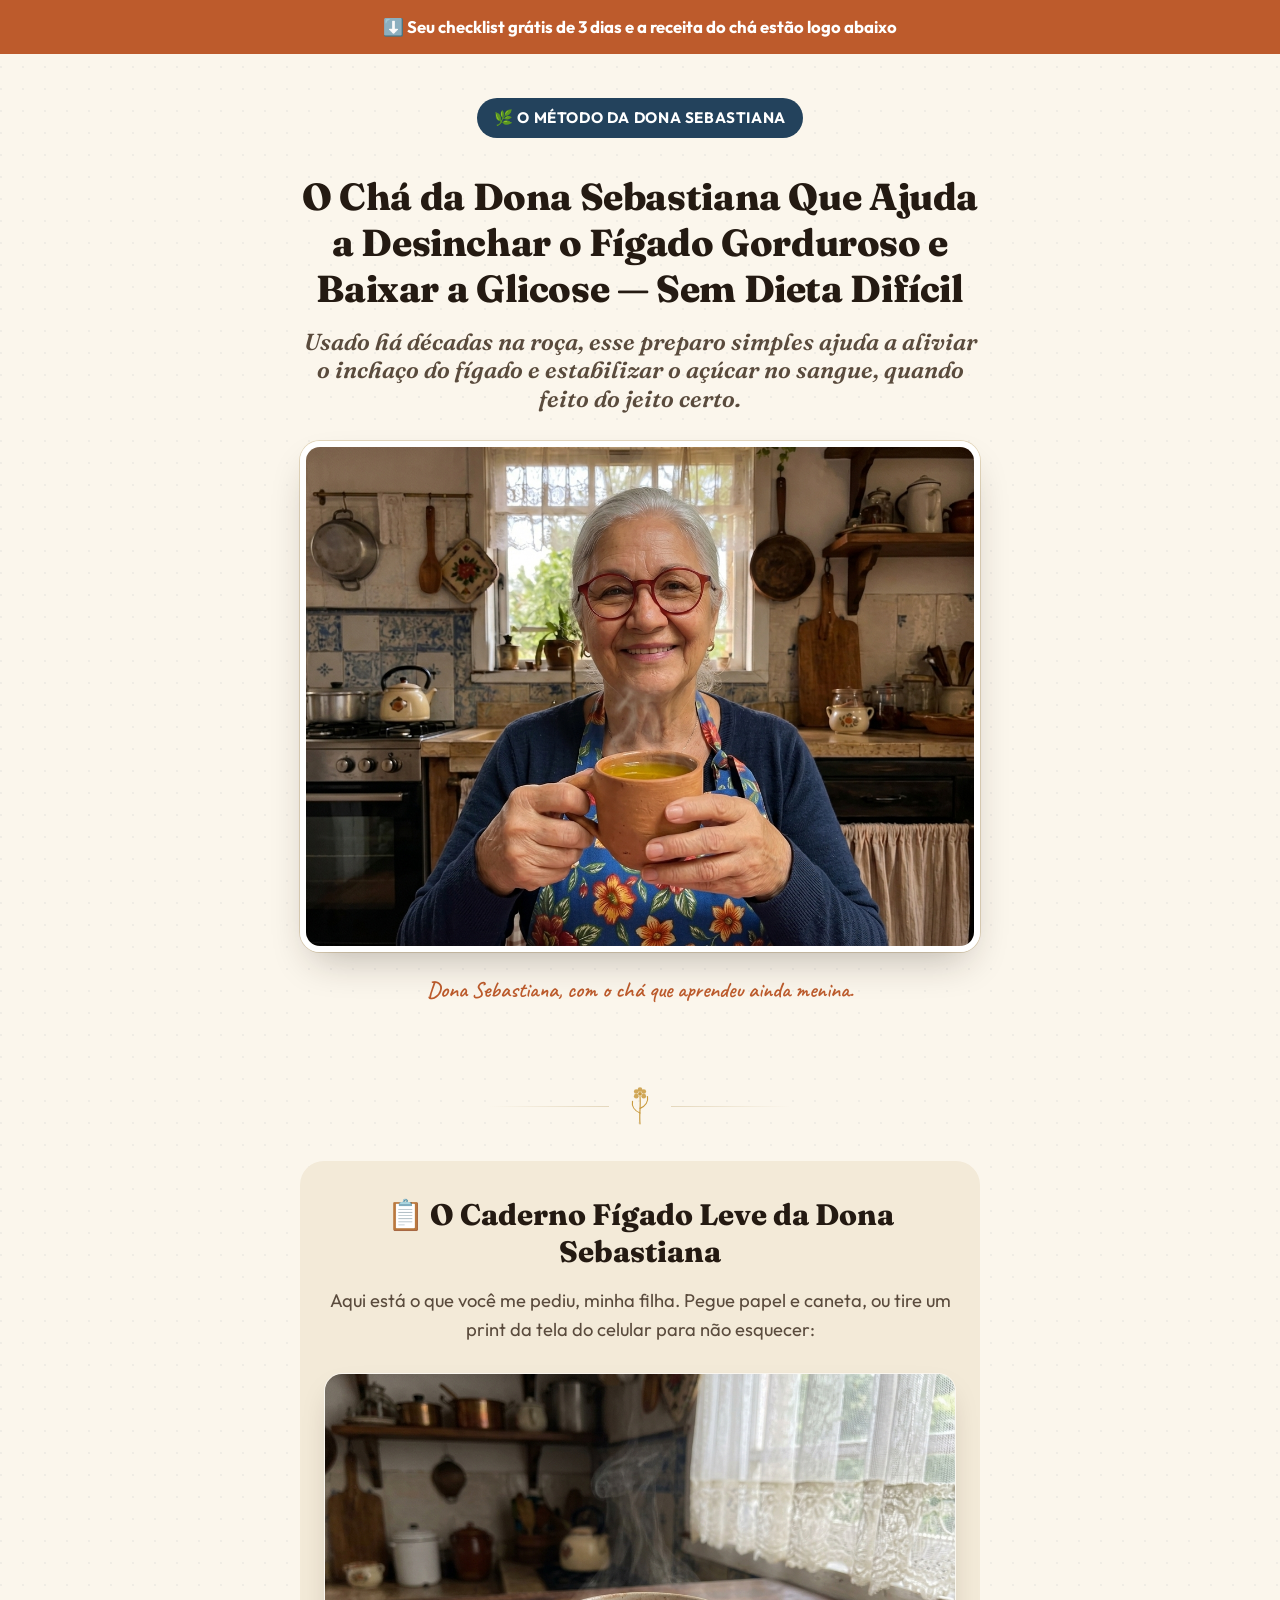
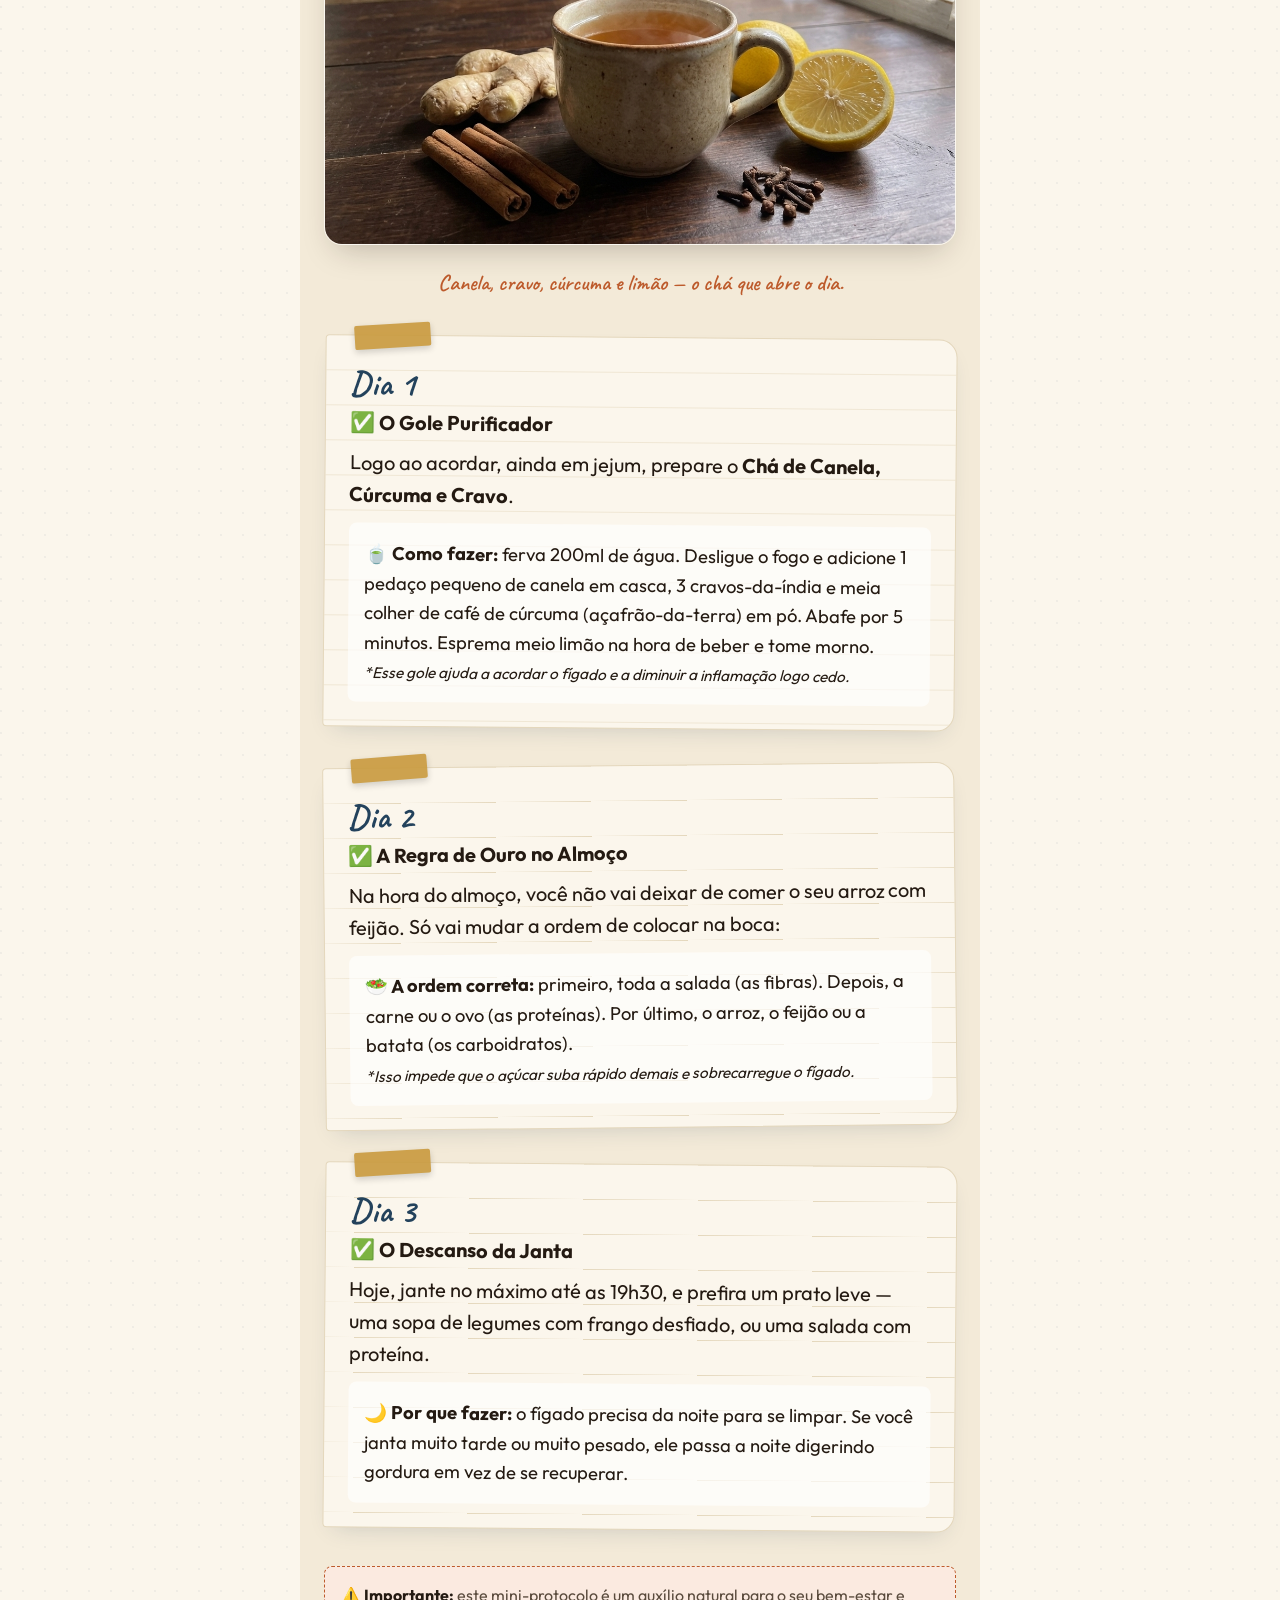
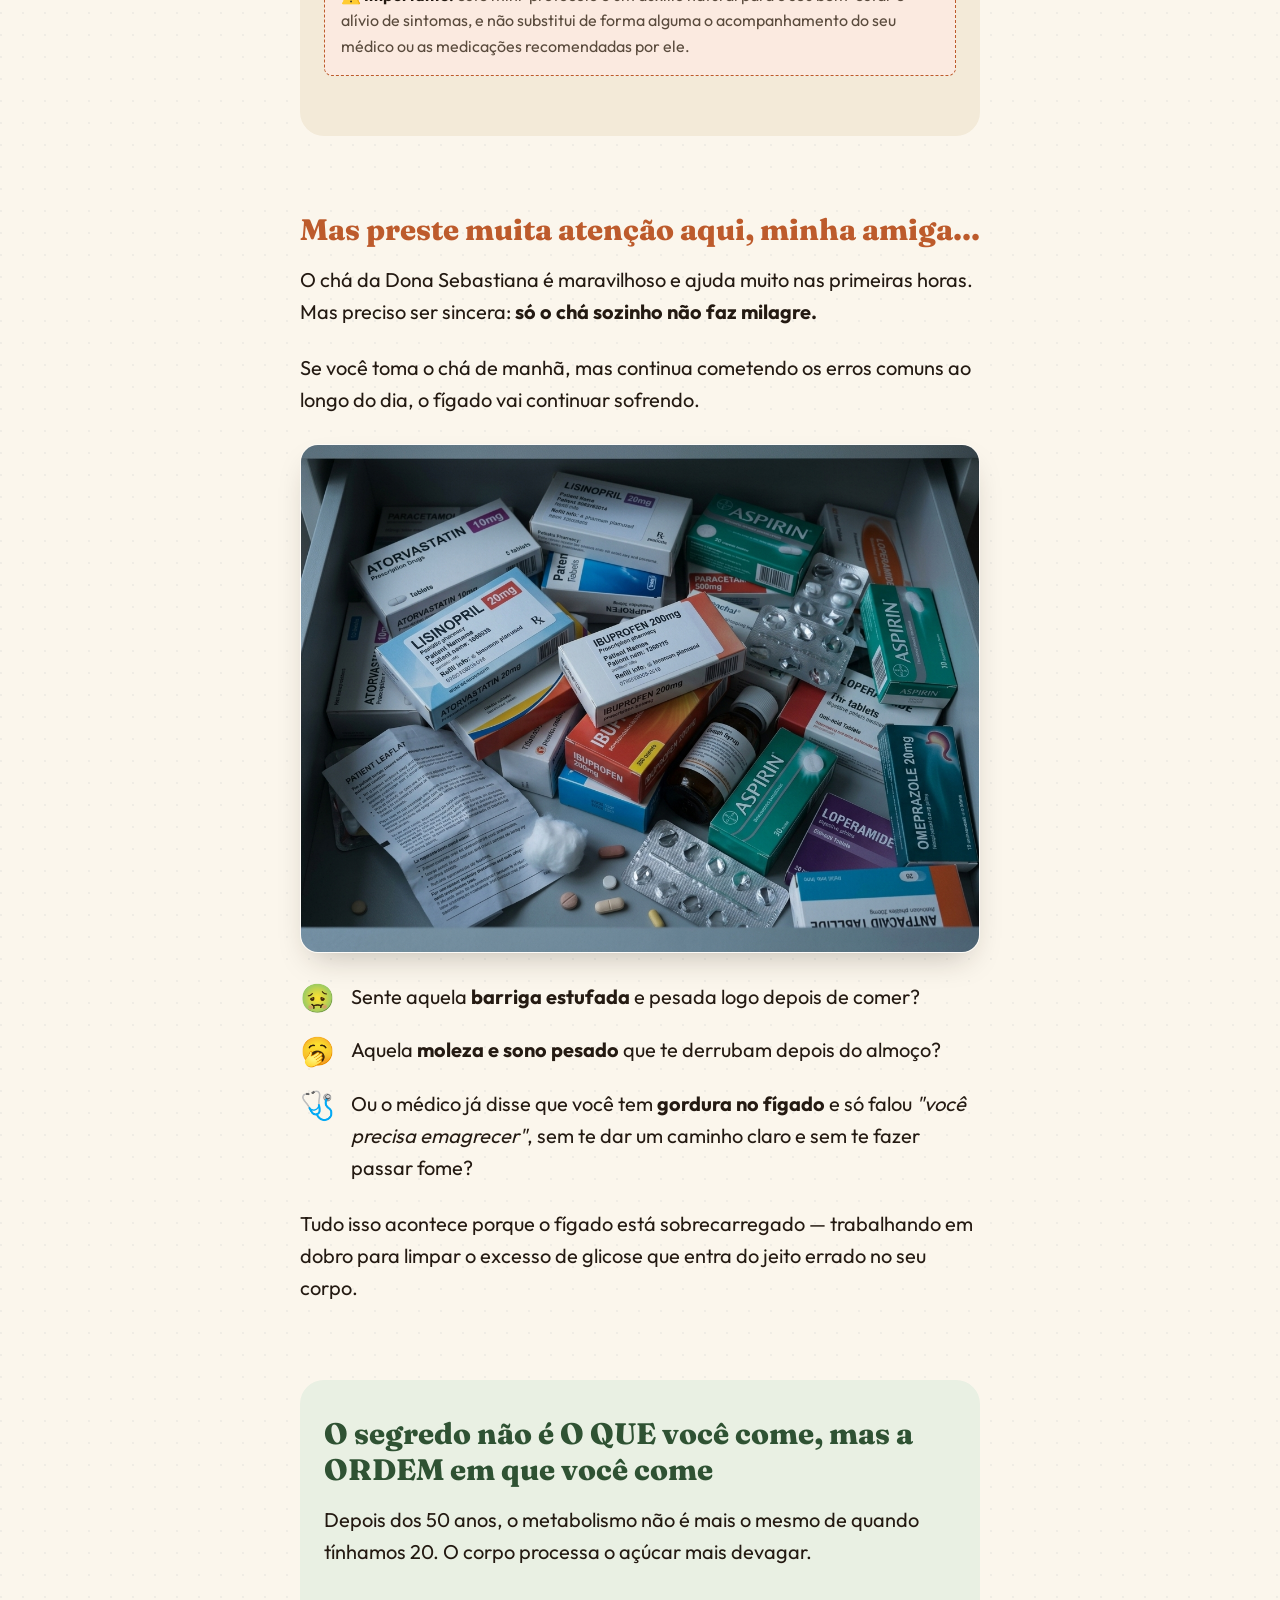
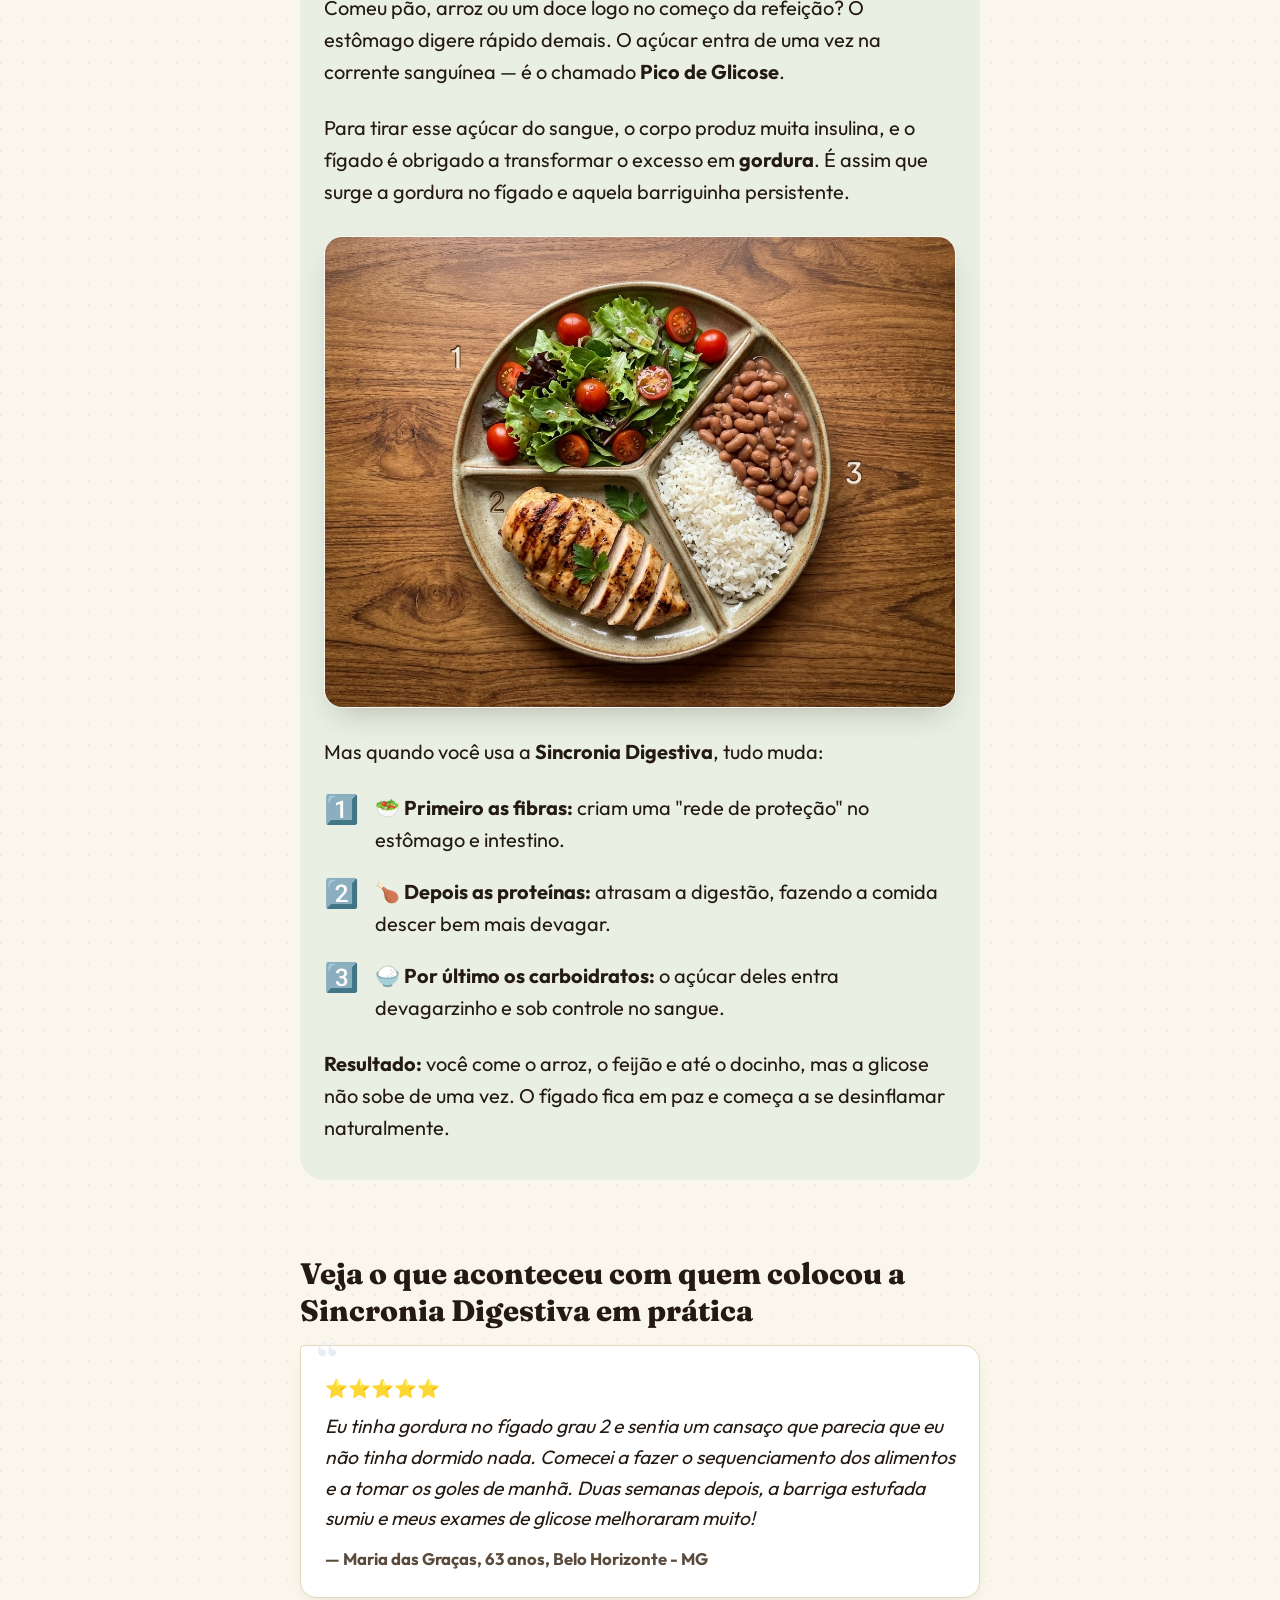
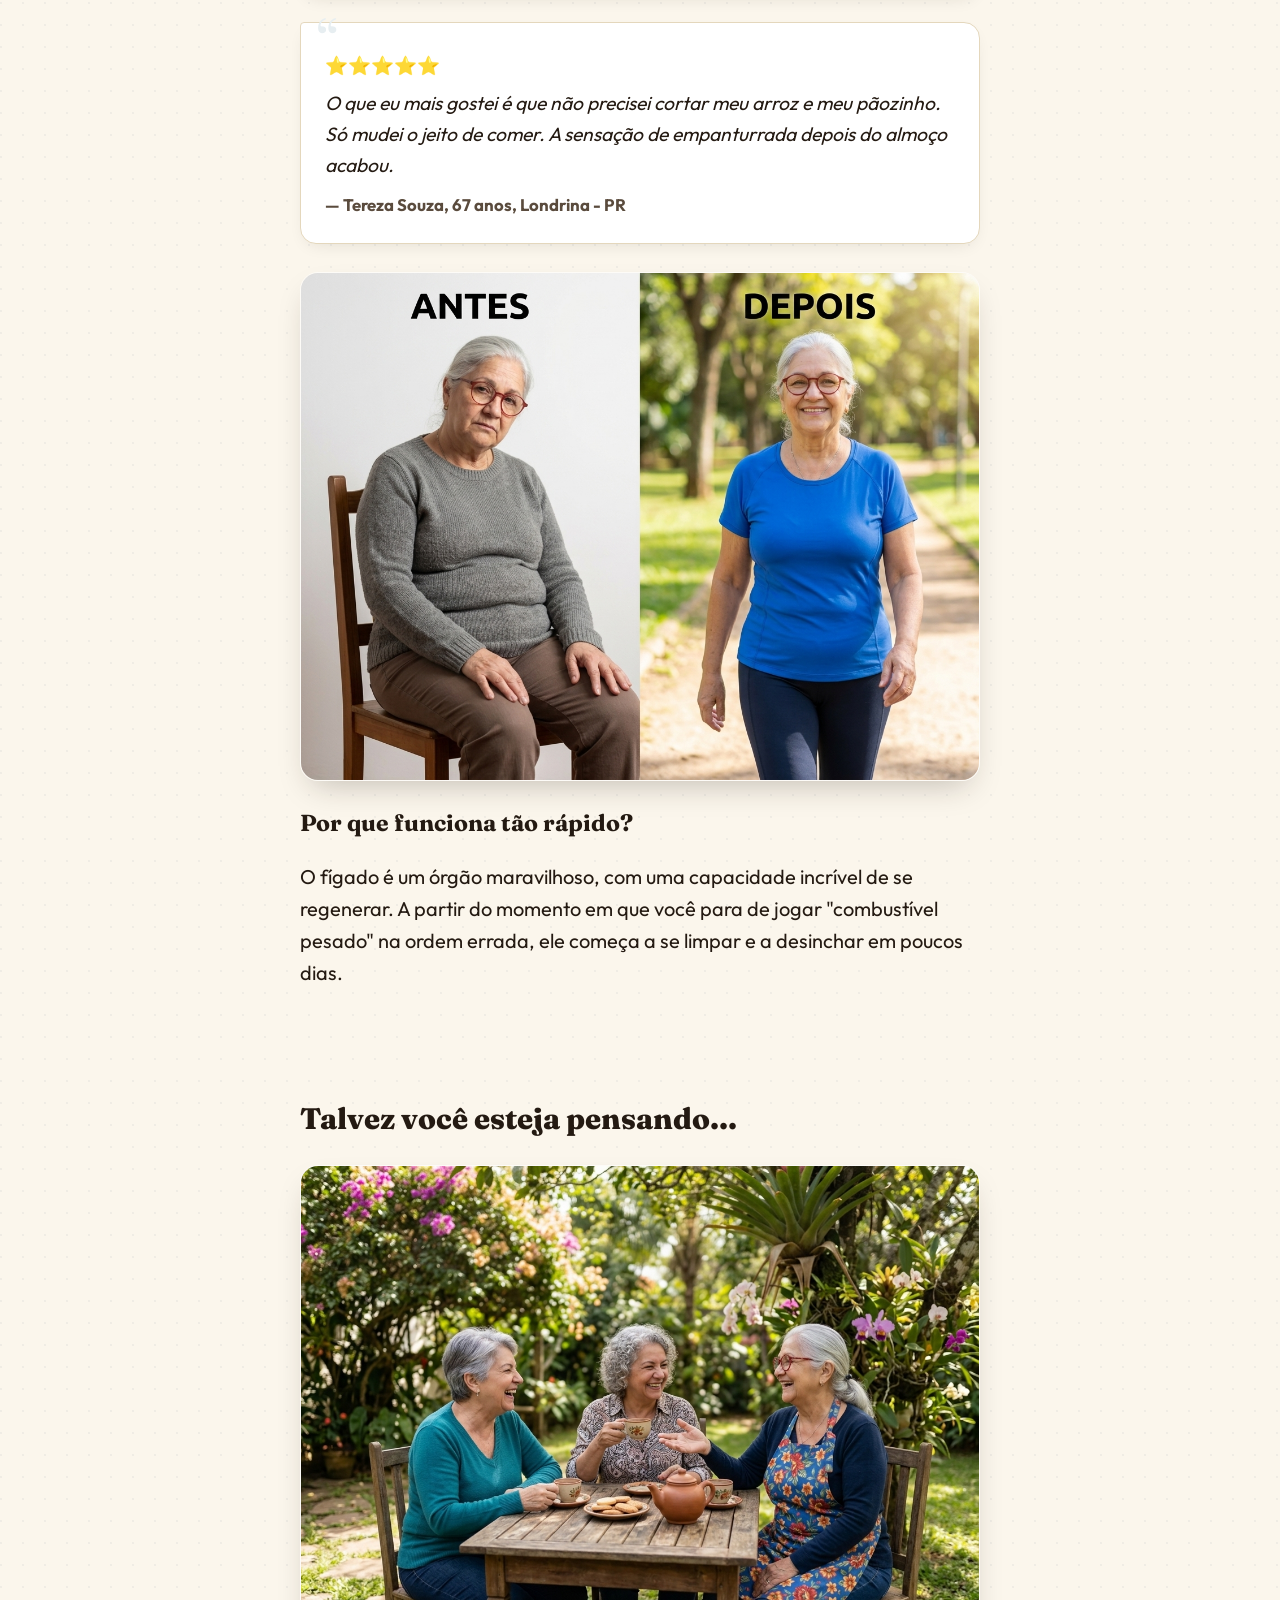
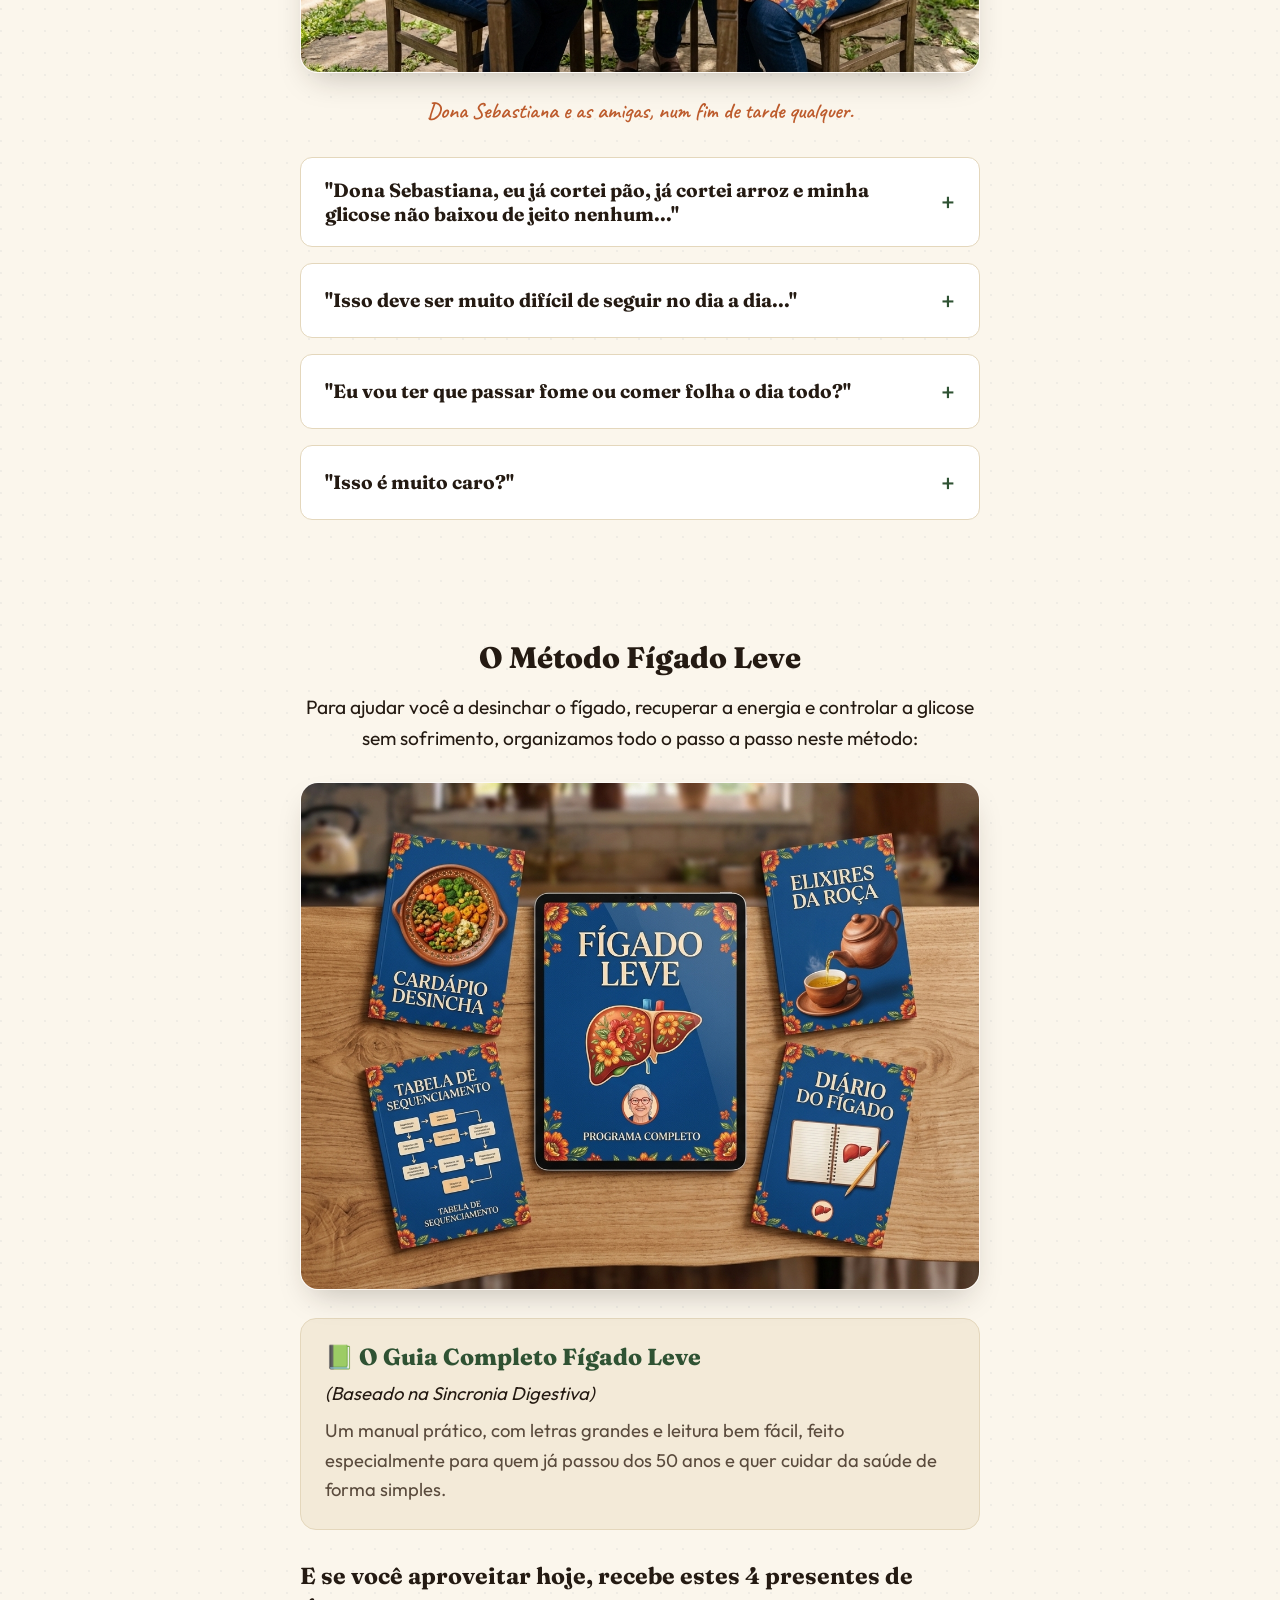
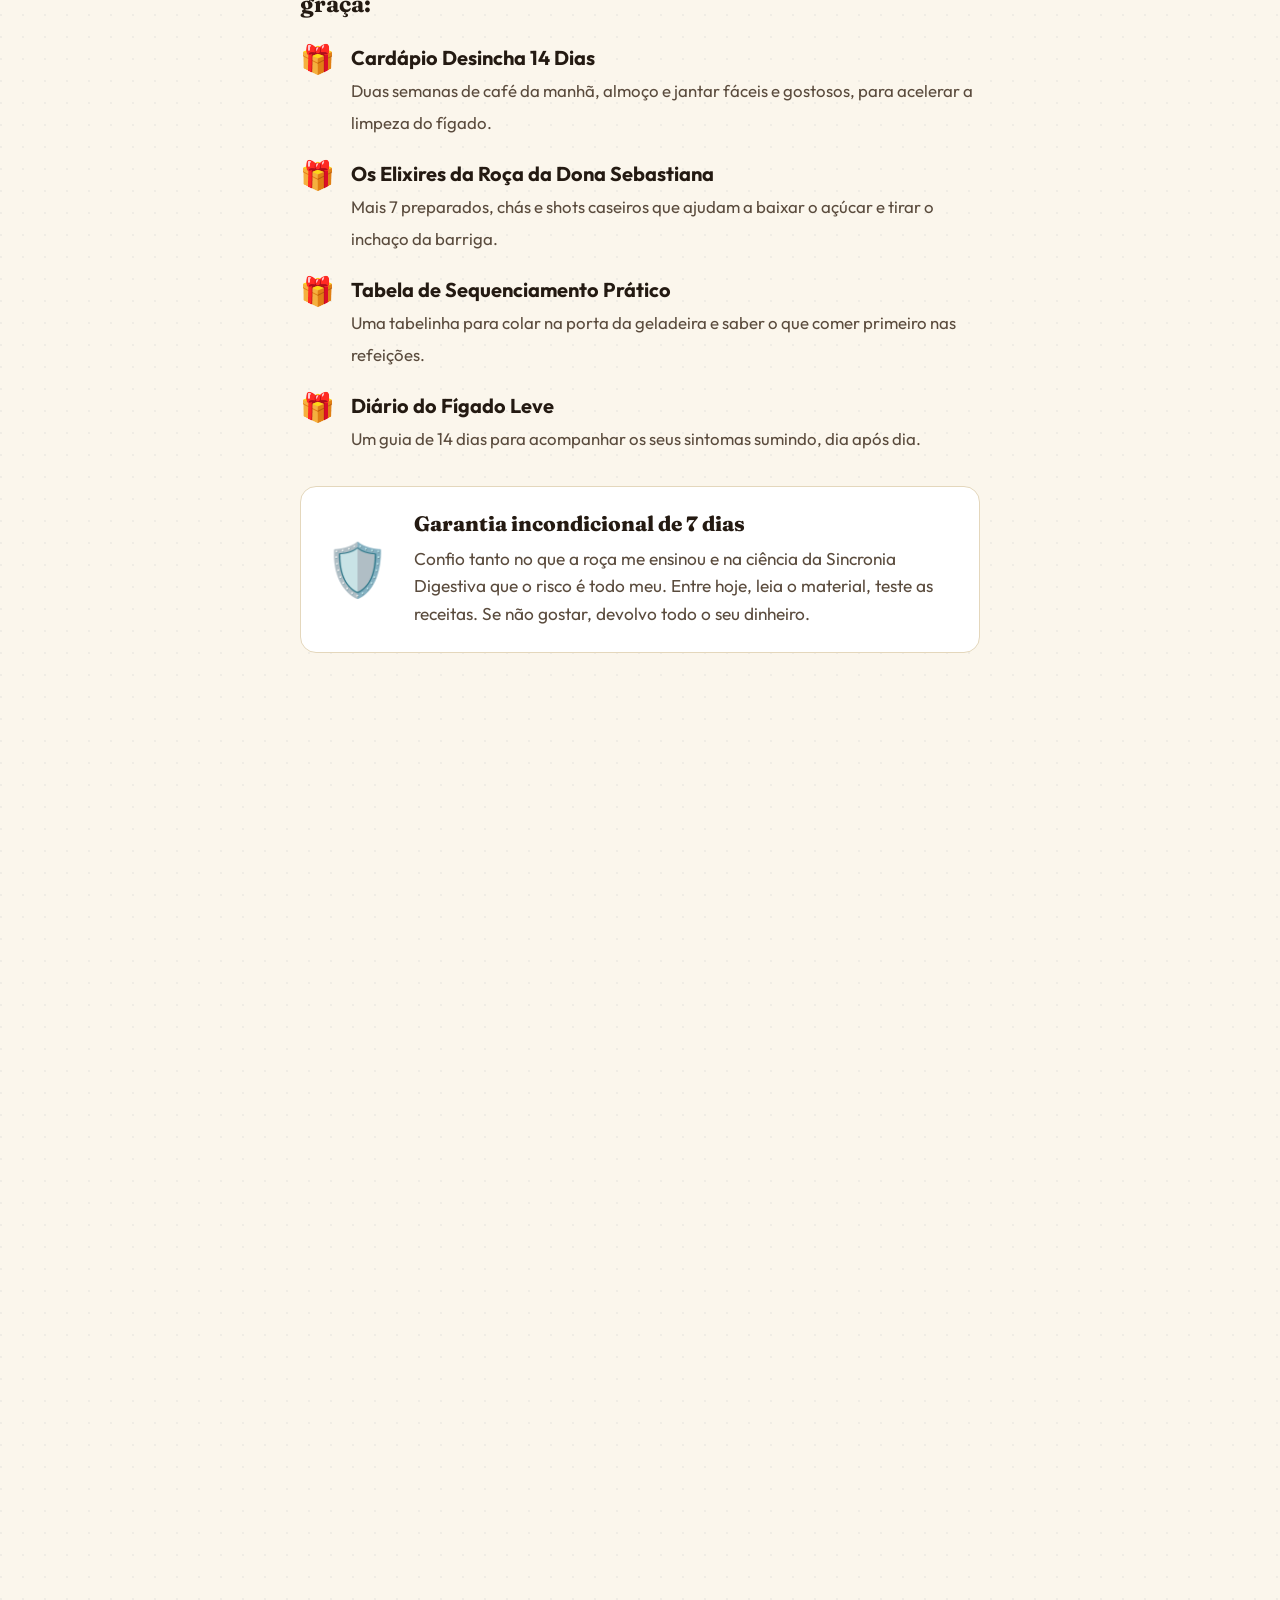
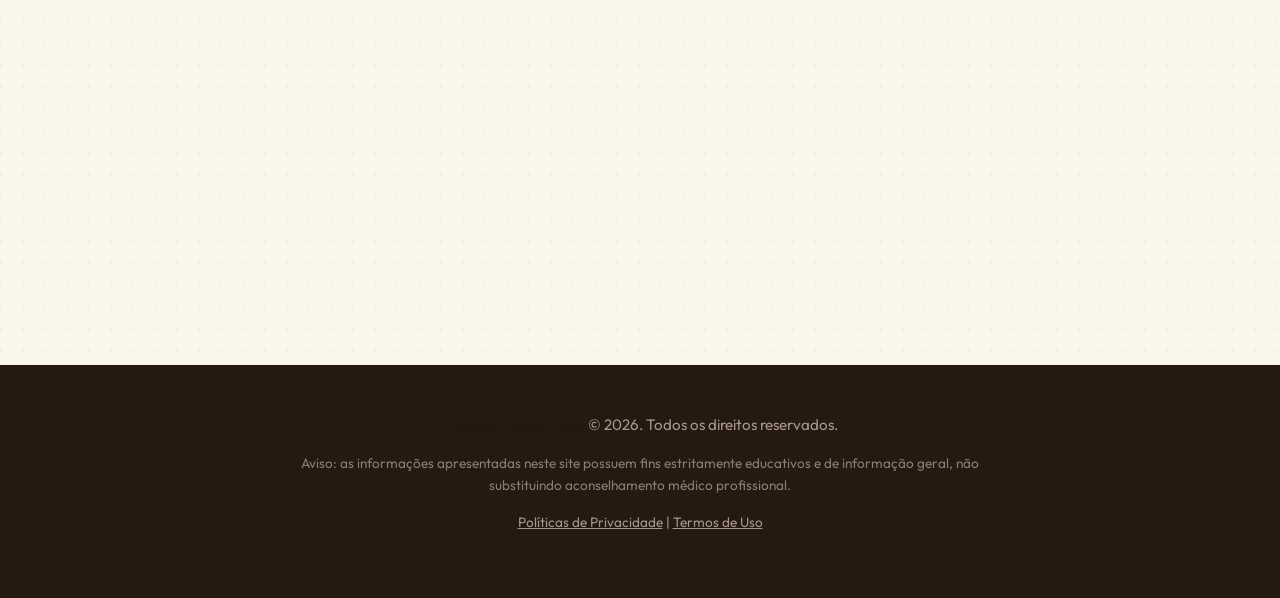
==== figado.html @ d6a04670 "site da Dona Sebastiana para a Vercel" ====
<!DOCTYPE html>
<html lang="pt-BR">
<head>
  <meta charset="UTF-8">
  <meta name="viewport" content="width=device-width, initial-scale=1.0">
  <title>Método Fígado Leve - Como Desinchar o Fígado e Baixar a Glicose de Forma Natural</title>
  <meta name="description" content="Descubra o segredo simples da Sincronia Digestiva para desinchar o fígado gorduroso e controlar o açúcar no sangue sem dietas restritivas.">
  <link rel="stylesheet" href="styles.css">
</head>
<body>

  <!-- TOPO / AVISO -->
  <div class="top-bar" id="topo-aviso">
    ⬇️ Seu checklist grátis de 3 dias e a receita do chá estão logo abaixo
  </div>

  <div class="container">

    <!-- BLOCO 1: HERO -->
    <section id="bloco-hero">
      <div class="kicker-row">
        <span class="kicker">🌿 O Método da Dona Sebastiana</span>
      </div>
      <h1>O Chá da Dona Sebastiana Que Ajuda a Desinchar o Fígado Gorduroso e Baixar a Glicose — Sem Dieta Difícil</h1>
      <h3>Usado há décadas na roça, esse preparo simples ajuda a aliviar o inchaço do fígado e estabilizar o açúcar no sangue, quando feito do jeito certo.</h3>

      <div class="photo-frame photo-hero reveal">
        <img src="images/_figado_hero_sebastiana_.jpg" alt="Dona Sebastiana, 65 anos, sorrindo em sua cozinha rústica, segurando uma caneca de barro com chá fumegante." loading="eager">
      </div>
      <p class="photo-caption">Dona Sebastiana, com o chá que aprendeu ainda menina.</p>
    </section>

    <div class="floral-divider">
      <svg viewBox="0 0 64 80" fill="none" xmlns="http://www.w3.org/2000/svg" aria-hidden="true">
        <path d="M32 78C30 55 34 40 32 20" stroke="currentColor" stroke-width="2.5" stroke-linecap="round"/>
        <path d="M32 55C20 50 14 40 16 30" stroke="currentColor" stroke-width="2.5" stroke-linecap="round"/>
        <path d="M32 45C44 40 50 30 48 20" stroke="currentColor" stroke-width="2.5" stroke-linecap="round"/>
        <g transform="translate(32 14)">
          <circle r="4" fill="currentColor"/>
          <circle cx="0" cy="-9" r="5" fill="currentColor" opacity="0.85"/>
          <circle cx="8" cy="-5" r="5" fill="currentColor" opacity="0.85"/>
          <circle cx="8" cy="5" r="5" fill="currentColor" opacity="0.85"/>
          <circle cx="-8" cy="5" r="5" fill="currentColor" opacity="0.85"/>
          <circle cx="-8" cy="-5" r="5" fill="currentColor" opacity="0.85"/>
        </g>
      </svg>
    </div>

    <!-- BLOCO 2: ENTREGA IMEDIATA (O Caderno de 3 Dias) -->
    <section id="bloco-checklist" class="bg-cream-dark reveal" style="border-radius: 24px; padding: 2.25rem 1.5rem; margin: 0 0 2rem;">
      <h2 class="text-center" style="margin-top: 0;">📋 O Caderno Fígado Leve da Dona Sebastiana</h2>
      <p class="text-center notebook-intro">
        Aqui está o que você me pediu, minha filha. Pegue papel e caneta, ou tire um print da tela do celular para não esquecer:
      </p>

      <div class="photo-frame">
        <img src="images/_figado_isca_cha_.jpg" alt="Xícara de chá de canela, cúrcuma e cravo, com uma rodela de limão, sobre mesa de madeira rústica, ao lado dos ingredientes naturais." loading="lazy">
      </div>
      <p class="photo-caption">Canela, cravo, cúrcuma e limão — o chá que abre o dia.</p>

      <div class="protocol-box">
        <span class="protocol-day">Dia 1</span>
        <strong>✅ O Gole Purificador</strong>
        <p style="margin: 0.5rem 0;">Logo ao acordar, ainda em jejum, prepare o <strong>Chá de Canela, Cúrcuma e Cravo</strong>.</p>
        <div class="recipe-subbox">
          <strong>🍵 Como fazer:</strong> ferva 200ml de água. Desligue o fogo e adicione 1 pedaço pequeno de canela em casca, 3 cravos-da-índia e meia colher de café de cúrcuma (açafrão-da-terra) em pó. Abafe por 5 minutos. Esprema meio limão na hora de beber e tome morno.
          <br><small><em>*Esse gole ajuda a acordar o fígado e a diminuir a inflamação logo cedo.</em></small>
        </div>
      </div>

      <div class="protocol-box">
        <span class="protocol-day">Dia 2</span>
        <strong>✅ A Regra de Ouro no Almoço</strong>
        <p style="margin: 0.5rem 0;">Na hora do almoço, você não vai deixar de comer o seu arroz com feijão. Só vai mudar a ordem de colocar na boca:</p>
        <div class="recipe-subbox">
          <strong>🥗 A ordem correta:</strong> primeiro, toda a salada (as fibras). Depois, a carne ou o ovo (as proteínas). Por último, o arroz, o feijão ou a batata (os carboidratos).
          <br><small><em>*Isso impede que o açúcar suba rápido demais e sobrecarregue o fígado.</em></small>
        </div>
      </div>

      <div class="protocol-box">
        <span class="protocol-day">Dia 3</span>
        <strong>✅ O Descanso da Janta</strong>
        <p style="margin: 0.5rem 0;">Hoje, jante no máximo até as 19h30, e prefira um prato leve — uma sopa de legumes com frango desfiado, ou uma salada com proteína.</p>
        <div class="recipe-subbox">
          <strong>🌙 Por que fazer:</strong> o fígado precisa da noite para se limpar. Se você janta muito tarde ou muito pesado, ele passa a noite digerindo gordura em vez de se recuperar.
        </div>
      </div>

      <div class="disclaimer-box">
        ⚠️ <strong>Importante:</strong> este mini-protocolo é um auxílio natural para o seu bem-estar e alívio de sintomas, e não substitui de forma alguma o acompanhamento do seu médico ou as medicações recomendadas por ele.
      </div>
    </section>

    <!-- BLOCO 3: TRANSIÇÃO -->
    <section id="bloco-transicao" class="reveal">
      <h2 class="text-terracota">Mas preste muita atenção aqui, minha amiga...</h2>
      <p>O chá da Dona Sebastiana é maravilhoso e ajuda muito nas primeiras horas. Mas preciso ser sincera: <strong>só o chá sozinho não faz milagre.</strong></p>

      <p>Se você toma o chá de manhã, mas continua cometendo os erros comuns ao longo do dia, o fígado vai continuar sofrendo.</p>

      <div class="photo-frame">
        <img src="images/_transicao_sintomas_remedios_.jpg" alt="Gaveta de remédios desorganizada, cheia de caixas de medicamentos para azia, fígado e diabetes, em tom cinzento e pesado." loading="lazy">
      </div>

      <div class="bullet-item">
        <div class="bullet-icon">🤢</div>
        <div class="bullet-content">Sente aquela <strong>barriga estufada</strong> e pesada logo depois de comer?</div>
      </div>
      <div class="bullet-item">
        <div class="bullet-icon">🥱</div>
        <div class="bullet-content">Aquela <strong>moleza e sono pesado</strong> que te derrubam depois do almoço?</div>
      </div>
      <div class="bullet-item">
        <div class="bullet-icon">🩺</div>
        <div class="bullet-content">Ou o médico já disse que você tem <strong>gordura no fígado</strong> e só falou <em>"você precisa emagrecer"</em>, sem te dar um caminho claro e sem te fazer passar fome?</div>
      </div>

      <p style="margin-top: 1.5rem;">Tudo isso acontece porque o fígado está sobrecarregado — trabalhando em dobro para limpar o excesso de glicose que entra do jeito errado no seu corpo.</p>
    </section>

    <!-- BLOCO 4: MECANISMO (A Sincronia Digestiva) -->
    <section id="bloco-mecanismo" class="bg-light-green reveal" style="border-radius: 24px; padding: 2.25rem 1.5rem; margin: 0.5rem 0 2rem;">
      <h2 class="text-green" style="margin-top: 0;">O segredo não é O QUE você come, mas a ORDEM em que você come</h2>

      <p>Depois dos 50 anos, o metabolismo não é mais o mesmo de quando tínhamos 20. O corpo processa o açúcar mais devagar.</p>

      <p>Comeu pão, arroz ou um doce logo no começo da refeição? O estômago digere rápido demais. O açúcar entra de uma vez na corrente sanguínea — é o chamado <strong>Pico de Glicose</strong>.</p>

      <p>Para tirar esse açúcar do sangue, o corpo produz muita insulina, e o fígado é obrigado a transformar o excesso em <strong>gordura</strong>. É assim que surge a gordura no fígado e aquela barriguinha persistente.</p>

      <div class="photo-frame">
        <img src="images/_mecanismo_sequenciamento_prato_.jpg" alt="Prato dividido em três partes numeradas: 1) salada com tomate-cereja, 2) frango grelhado, 3) arroz com feijão." loading="lazy">
      </div>

      <p>Mas quando você usa a <strong>Sincronia Digestiva</strong>, tudo muda:</p>

      <div class="bullet-item">
        <div class="bullet-icon">1️⃣</div>
        <div class="bullet-content"><strong>🥗 Primeiro as fibras:</strong> criam uma "rede de proteção" no estômago e intestino.</div>
      </div>
      <div class="bullet-item">
        <div class="bullet-icon">2️⃣</div>
        <div class="bullet-content"><strong>🍗 Depois as proteínas:</strong> atrasam a digestão, fazendo a comida descer bem mais devagar.</div>
      </div>
      <div class="bullet-item">
        <div class="bullet-icon">3️⃣</div>
        <div class="bullet-content"><strong>🍚 Por último os carboidratos:</strong> o açúcar deles entra devagarzinho e sob controle no sangue.</div>
      </div>

      <p style="margin-top: 1.5rem; margin-bottom: 0;"><strong>Resultado:</strong> você come o arroz, o feijão e até o docinho, mas a glicose não sobe de uma vez. O fígado fica em paz e começa a se desinflamar naturalmente.</p>
    </section>

    <!-- BLOCO 5: PROVAS E DEPOIMENTOS -->
    <section id="bloco-provas" class="reveal">
      <h2>Veja o que aconteceu com quem colocou a Sincronia Digestiva em prática</h2>

      <div class="testimonial-card">
        <div class="testimonial-stars">⭐⭐⭐⭐⭐</div>
        <p class="testimonial-quote">Eu tinha gordura no fígado grau 2 e sentia um cansaço que parecia que eu não tinha dormido nada. Comecei a fazer o sequenciamento dos alimentos e a tomar os goles de manhã. Duas semanas depois, a barriga estufada sumiu e meus exames de glicose melhoraram muito!</p>
        <div class="testimonial-author">— Maria das Graças, 63 anos, Belo Horizonte - MG</div>
      </div>

      <div class="testimonial-card">
        <div class="testimonial-stars">⭐⭐⭐⭐⭐</div>
        <p class="testimonial-quote">O que eu mais gostei é que não precisei cortar meu arroz e meu pãozinho. Só mudei o jeito de comer. A sensação de empanturrada depois do almoço acabou.</p>
        <div class="testimonial-author">— Tereza Souza, 67 anos, Londrina - PR</div>
      </div>

      <div class="photo-frame">
        <img src="images/_depoimento_antes_depois_mulher_.jpg" alt="Antes: senhora cansada e com a barriga inchada, sentada em uma cadeira. Depois: a mesma senhora sorridente, leve, caminhando ao ar livre." loading="lazy">
      </div>

      <h3 style="text-align: left; margin-top: 1.5rem; color: var(--ink); font-style: normal; font-weight: 700;">Por que funciona tão rápido?</h3>
      <p>O fígado é um órgão maravilhoso, com uma capacidade incrível de se regenerar. A partir do momento em que você para de jogar "combustível pesado" na ordem errada, ele começa a se limpar e a desinchar em poucos dias.</p>
    </section>

    <!-- BLOCO 6: QUEBRA DE OBJEÇÕES -->
    <section id="bloco-faq" class="reveal">
      <h2>Talvez você esteja pensando...</h2>

      <div class="photo-frame">
        <img src="images/_depoimento_sebastiana_amigas_.jpg" alt="Dona Sebastiana e duas amigas rindo à mesa em um jardim ensolarado, tomando chá e comendo biscoitos." loading="lazy">
      </div>
      <p class="photo-caption">Dona Sebastiana e as amigas, num fim de tarde qualquer.</p>

      <div class="faq-container">

        <div class="faq-item">
          <button class="faq-question">"Dona Sebastiana, eu já cortei pão, já cortei arroz e minha glicose não baixou de jeito nenhum..."</button>
          <div class="faq-answer">
            <p>Pois é, minha filha! Cortar tudo só te deixa triste, estressada e com fome. O problema não é o alimento em si, mas a ordem. Sem a Sincronia Digestiva, mesmo uma quantidade pequena de carboidrato vai direto para o fígado em forma de gordura.</p>
          </div>
        </div>

        <div class="faq-item">
          <button class="faq-question">"Isso deve ser muito difícil de seguir no dia a dia..."</button>
          <div class="faq-answer">
            <p>De forma alguma! Você vai usar os alimentos que já compra na feira e no mercado perto de casa. Nada de ingredientes caros com nomes esquisitos — é comida simples de verdade.</p>
          </div>
        </div>

        <div class="faq-item">
          <button class="faq-question">"Eu vou ter que passar fome ou comer folha o dia todo?"</button>
          <div class="faq-answer">
            <p>Deus me livre! Comer bem é uma das maiores alegrias da vida. No método, você vai comer pratos saborosos, carnes gostosas, sopas nutritivas e até sobremesas preparadas do jeito certo.</p>
          </div>
        </div>

        <div class="faq-item">
          <button class="faq-question">"Isso é muito caro?"</button>
          <div class="faq-answer">
            <p>O acesso ao guia custa menos do que uma caixinha de remédio para o fígado ou para diabetes. E o melhor: você vai economizar no mercado, comprando comida de verdade para toda a família.</p>
          </div>
        </div>

      </div>
    </section>

    <!-- BLOCO 7: OFERTA COMPLETA -->
    <section id="bloco-oferta" class="reveal">
      <h2 class="text-center">O Método Fígado Leve</h2>
      <p class="text-center" style="font-size: 1.2rem;">Para ajudar você a desinchar o fígado, recuperar a energia e controlar a glicose sem sofrimento, organizamos todo o passo a passo neste método:</p>

      <div class="photo-frame">
        <img src="images/_mockup_kit_completo_.jpg" alt="Mockup do Guia Fígado Leve em um tablet, cercado pelos quatro bônus: Cardápio Desincha, Elixires da Roça, Tabela de Sequenciamento e Diário do Fígado Leve." loading="lazy">
      </div>

      <div style="background-color: var(--cream-deep); padding: 1.5rem; border-radius: 16px; margin: 1.5rem 0; border: 1px solid var(--color-border);">
        <h3 style="text-align: left; color: var(--oliva); margin-bottom: 0.5rem; font-style: normal; font-weight: 800;">📗 O Guia Completo Fígado Leve</h3>
        <p style="font-size: 1.15rem; margin-bottom: 0.5rem;"><em>(Baseado na Sincronia Digestiva)</em></p>
        <p style="font-size: 1.15rem; margin-bottom: 0; color: var(--text-muted);">Um manual prático, com letras grandes e leitura bem fácil, feito especialmente para quem já passou dos 50 anos e quer cuidar da saúde de forma simples.</p>
      </div>

      <h3 style="text-align: left; margin-top: 2rem; color: var(--ink); font-style: normal; font-weight: 700;">E se você aproveitar hoje, recebe estes 4 presentes de graça:</h3>

      <div class="bullet-item">
        <div class="bullet-icon">🎁</div>
        <div class="bullet-content">
          <strong>Cardápio Desincha 14 Dias</strong>
          <br><span style="font-size: 1.05rem; color: var(--text-muted);">Duas semanas de café da manhã, almoço e jantar fáceis e gostosos, para acelerar a limpeza do fígado.</span>
        </div>
      </div>

      <div class="bullet-item">
        <div class="bullet-icon">🎁</div>
        <div class="bullet-content">
          <strong>Os Elixires da Roça da Dona Sebastiana</strong>
          <br><span style="font-size: 1.05rem; color: var(--text-muted);">Mais 7 preparados, chás e shots caseiros que ajudam a baixar o açúcar e tirar o inchaço da barriga.</span>
        </div>
      </div>

      <div class="bullet-item">
        <div class="bullet-icon">🎁</div>
        <div class="bullet-content">
          <strong>Tabela de Sequenciamento Prático</strong>
          <br><span style="font-size: 1.05rem; color: var(--text-muted);">Uma tabelinha para colar na porta da geladeira e saber o que comer primeiro nas refeições.</span>
        </div>
      </div>

      <div class="bullet-item">
        <div class="bullet-icon">🎁</div>
        <div class="bullet-content">
          <strong>Diário do Fígado Leve</strong>
          <br><span style="font-size: 1.05rem; color: var(--text-muted);">Um guia de 14 dias para acompanhar os seus sintomas sumindo, dia após dia.</span>
        </div>
      </div>

      <div class="guarantee-box">
        <div class="guarantee-badge">🛡️</div>
        <div class="guarantee-text">
          <h4>Garantia incondicional de 7 dias</h4>
          <p>Confio tanto no que a roça me ensinou e na ciência da Sincronia Digestiva que o risco é todo meu. Entre hoje, leia o material, teste as receitas. Se não gostar, devolvo todo o seu dinheiro.</p>
        </div>
      </div>
    </section>

    <!-- BLOCO 8: CHECKOUT + CTA -->
    <section id="bloco-checkout" class="reveal">

      <div class="order-bump-box">
        <div class="order-bump-badge">Oportunidade única</div>
        <div class="order-bump-header">
          <div class="order-bump-checkbox-container">
            <input type="checkbox" id="order-bump-checkbox" class="order-bump-checkbox">
          </div>
          <div>
            <span class="order-bump-title">Sim, eu quero o Guia de Sobremesas que Não Sobem a Glicose por apenas R$ 9,90 extras!</span>
          </div>
        </div>
        <p class="order-bump-desc">
          Quer comer um docinho sem peso na consciência e sem estragar o tratamento? Adicione este guia com 12 sobremesas deliciosas e seguras, feitas com ingredientes simples. (Preço normal: R$ 29,90. Apenas R$ 9,90 nesta página.)
        </p>

        <div class="photo-frame" style="margin-top: 1rem; margin-bottom: 0;">
          <img src="images/_mockup_sobremesas_glicose_.jpg" alt="Mockup do ebook Sobremesas que Não Sobem a Glicose em um celular, ao lado de um mousse de chocolate com morango." loading="lazy">
        </div>
      </div>

      <div class="price-box">
        <div class="price-original">De R$ 197,00 por apenas:</div>
        <div class="price-installments" id="price-installments-value">3x de R$ 9,45</div>
        <div class="price-cash">ou <span id="price-cash-value">R$ 27,00</span> à vista no Pix ou Cartão</div>
      </div>

      <div class="cta-container">
        <a href="https://ggcheckout.com/figado-leve" class="cta-button" id="cta-principal-btn" data-cta-type="figado">
          <span class="cta-main-text">Quero desinchar meu fígado agora</span>
        </a>
        <div class="cta-subtitle">
          <span>📱 Acesso imediato no celular</span> • <span>✉️ Recebimento por e-mail e WhatsApp</span>
        </div>
      </div>

      <div class="security-logos">
        <div class="security-item">
          <span class="security-icon">🔒</span>
          <span>Dados 100% criptografados</span>
        </div>
        <div class="security-item">
          <span class="security-icon">🛡️</span>
          <span>Compra segura e garantida</span>
        </div>
        <div class="security-item">
          <span class="security-icon">⚡</span>
          <span>Acesso imediato</span>
        </div>
      </div>
    </section>

  </div>

  <!-- RODAPÉ -->
  <footer>
    <div class="container">
      <p><strong>Método Fígado Leve</strong> © 2026. Todos os direitos reservados.</p>
      <p style="font-size: 0.85rem; color: #8c7b70;">Aviso: as informações apresentadas neste site possuem fins estritamente educativos e de informação geral, não substituindo aconselhamento médico profissional.</p>
      <p style="font-size: 0.85rem; margin-top: 1rem;">
        <a href="#">Políticas de Privacidade</a> | <a href="#">Termos de Uso</a>
      </p>
    </div>
  </footer>

  <script src="script.js"></script>
</body>
</html>
---- styles.css ----
/* ==========================================================================
   DESIGN SYSTEM - PÁGINAS DE VENDAS 60+ (MÉTODO FÍGADO LEVE)
   Inspirado na cozinha da roça: azulejo português, chita floral, barro e
   cobre. Base clara (cream), acentos com significado (azul = confiança/
   cozinha, terracota = urgência/barro, oliva = "siga em frente"/salada).
   ========================================================================== */

@import url('https://fonts.googleapis.com/css2?family=Fraunces:ital,opsz,wght@0,9..144,300..900;1,9..144,300..900&family=Outfit:wght@100..900&family=Caveat:wght@500..700&display=swap');

:root {
  /* Superfícies */
  --cream: #FBF6EC;          /* papel/reboco claro — base da página */
  --cream-deep: #F3EAD8;     /* creme mais denso para cartões e faixas */
  --paper-line: #E4D7BC;     /* linha sutil de caderno / borda quente */
  --white: #FFFFFF;

  /* Estrutura e confiança (azulejo de cozinha) */
  --azulejo: #23425C;
  --azulejo-hover: #1A3247;
  --azulejo-soft: #E7EEF1;   /* tinta de azulejo bem clara, para seções */

  /* Urgência e calor (barro, chita) */
  --terracota: #BD5B2C;
  --terracota-soft: #FBEAE0;

  /* Ação e "siga em frente" (salada, folha) */
  --oliva: #2F5233;
  --oliva-hover: #24401F;
  --oliva-soft: #E9F0E3;

  /* Detalhe (flor da chita) */
  --ouro: #C99A3E;

  /* Texto */
  --ink: #241A12;
  --ink-muted: #5A4B3D;
  --ink-soft: #8A7A68;

  /* Tipografia */
  --font-title: 'Fraunces', Georgia, serif;
  --font-body: 'Outfit', -apple-system, BlinkMacSystemFont, "Segoe UI", Roboto, sans-serif;
  --font-hand: 'Caveat', cursive;

  /* mantidas por compatibilidade com HTML existente */
  --bg-primary: var(--cream);
  --bg-secondary: var(--cream-deep);
  --bg-accent-green: var(--oliva-soft);
  --bg-accent-terracota: var(--terracota-soft);
  --text-primary: var(--ink);
  --text-muted: var(--ink-muted);
  --text-white: var(--white);
  --color-green: var(--oliva);
  --color-green-hover: var(--oliva-hover);
  --color-terracota: var(--terracota);
  --color-border: var(--paper-line);
}

/* Reset básico e configurações de acessibilidade */
* {
  box-sizing: border-box;
  margin: 0;
  padding: 0;
}

html {
  scroll-behavior: smooth;
  font-size: 16px;
}

body {
  background-color: var(--cream);
  background-image:
    radial-gradient(circle at 1px 1px, rgba(35, 66, 92, 0.05) 1px, transparent 1px);
  background-size: 22px 22px;
  color: var(--ink);
  font-family: var(--font-body);
  font-size: 1.25rem;
  line-height: 1.6;
  -webkit-font-smoothing: antialiased;
  -moz-osx-font-smoothing: grayscale;
}

::selection {
  background-color: var(--ouro);
  color: var(--ink);
}

a:focus-visible,
button:focus-visible,
input:focus-visible {
  outline: 3px solid var(--azulejo);
  outline-offset: 3px;
}

.container {
  width: 100%;
  max-width: 720px;
  margin: 0 auto;
  padding: 0 1.25rem;
}

/* ==========================================================================
   TIPOGRAFIA & TÍTULOS
   ========================================================================== */
h1, h2, h3, h4, h5, h6 {
  font-family: var(--font-title);
  color: var(--ink);
  font-weight: 800;
  line-height: 1.22;
  margin-bottom: 1rem;
}

h1 {
  font-size: 2.35rem;
  text-align: center;
  margin-top: 1.25rem;
  letter-spacing: -0.01em;
}

h2 {
  font-size: 1.85rem;
  margin-top: 0;
  padding-bottom: 0;
}

h3 {
  font-size: 1.45rem;
  font-style: italic;
  font-weight: 600;
  color: var(--ink-muted);
  text-align: center;
  margin-bottom: 1.5rem;
}

p {
  margin-bottom: 1.5rem;
}

strong {
  font-weight: 700;
  color: var(--ink);
}

.text-center { text-align: center; }
.text-terracota { color: var(--terracota); }
.text-green { color: var(--oliva); }

/* Etiqueta / eyebrow acima dos títulos */
.kicker {
  display: inline-flex;
  align-items: center;
  gap: 0.5rem;
  background-color: var(--azulejo);
  color: var(--white);
  font-family: var(--font-body);
  font-size: 0.95rem;
  font-weight: 700;
  letter-spacing: 0.04em;
  text-transform: uppercase;
  padding: 0.5rem 1.1rem;
  border-radius: 100px;
  margin: 0 auto 1rem;
}

.kicker-row {
  display: flex;
  justify-content: center;
}

/* Topo / Aviso */
.top-bar {
  background-color: var(--terracota);
  color: var(--white);
  text-align: center;
  padding: 0.85rem 1rem;
  font-size: 1.05rem;
  font-weight: 700;
  font-family: var(--font-body);
}

/* ==========================================================================
   SEÇÕES & LAYOUT
   ========================================================================== */
section {
  padding: 2.75rem 0;
}

.bg-light-green { background-color: var(--oliva-soft); }
.bg-light-terracota { background-color: var(--terracota-soft); }
.bg-cream-dark { background-color: var(--cream-deep); }

/* ==========================================================================
   DIVISOR FLORAL (motivo assinatura — inspirado na chita da Dona Sebastiana)
   ========================================================================== */
.floral-divider {
  display: flex;
  align-items: center;
  justify-content: center;
  gap: 1rem;
  margin: 0;
  padding: 0.5rem 0 2.25rem;
  color: var(--ouro);
}

.floral-divider::before,
.floral-divider::after {
  content: '';
  flex: 1;
  max-width: 120px;
  height: 1px;
  background: linear-gradient(90deg, transparent, var(--paper-line));
}

.floral-divider::after {
  background: linear-gradient(90deg, var(--paper-line), transparent);
}

.floral-divider svg {
  width: 30px;
  height: 38px;
  flex-shrink: 0;
}

.floral-watermark {
  position: absolute;
  color: var(--azulejo);
  opacity: 0.05;
  pointer-events: none;
  z-index: 0;
}

/* ==========================================================================
   FOTOS — o elenco de fotos reais substitui os placeholders
   ========================================================================== */
.photo-frame {
  position: relative;
  margin: 1.75rem 0;
  border-radius: 18px;
  overflow: hidden;
  box-shadow: 0 14px 32px -12px rgba(36, 26, 18, 0.28);
  border: 1px solid rgba(255,255,255,0.6);
}

.photo-frame img {
  display: block;
  width: 100%;
  height: auto;
}

.photo-hero {
  border-radius: 20px;
  border: 6px solid var(--white);
  box-shadow: 0 18px 40px -14px rgba(36, 26, 18, 0.32), 0 0 0 1px var(--paper-line);
}

.photo-caption {
  text-align: center;
  font-family: var(--font-hand);
  font-size: 1.4rem;
  font-weight: 600;
  color: var(--terracota);
  margin-top: -0.5rem;
  margin-bottom: 1.75rem;
}

.photo-square {
  aspect-ratio: 4 / 3;
  object-fit: cover;
}

/* ==========================================================================
   ELEMENTOS DE CONTEÚDO (Bullets, Cards, Quotes)
   ========================================================================== */
.bullet-item {
  display: flex;
  align-items: flex-start;
  margin-bottom: 1.25rem;
}

.bullet-icon {
  font-size: 1.75rem;
  margin-right: 1rem;
  flex-shrink: 0;
  line-height: 1.2;
}

.bullet-content { flex-grow: 1; }

/* ==========================================================================
   O CADERNO DA DONA SEBASTIANA (protocolo de 3 dias — elemento assinatura)
   ========================================================================== */
.notebook-intro {
  font-size: 1.15rem;
  color: var(--text-muted);
}

.protocol-box {
  position: relative;
  background-color: var(--cream);
  background-image: repeating-linear-gradient(
    var(--cream) 0px, var(--cream) 34px, var(--paper-line) 35px
  );
  border: 1px solid var(--paper-line);
  border-radius: 4px 18px 18px 4px;
  padding: 2rem 1.5rem 1.5rem;
  margin: 2.25rem 0;
  box-shadow: 0 10px 24px -12px rgba(35, 66, 92, 0.22);
}

.protocol-box:nth-of-type(odd) { transform: rotate(-0.6deg); }
.protocol-box:nth-of-type(even) { transform: rotate(0.5deg); }

.protocol-box::before {
  content: '';
  position: absolute;
  top: -12px;
  left: 28px;
  width: 76px;
  height: 24px;
  background-color: var(--ouro);
  opacity: 0.9;
  transform: rotate(-4deg);
  border-radius: 2px;
  box-shadow: 0 3px 6px rgba(0,0,0,0.18);
}

.protocol-day {
  display: block;
  font-family: var(--font-hand);
  font-size: 2.1rem;
  font-weight: 700;
  color: var(--azulejo);
  line-height: 1;
  margin-bottom: 0.35rem;
}

.recipe-subbox {
  background-color: rgba(255, 255, 255, 0.65);
  border-radius: 8px;
  padding: 1rem;
  margin-top: 0.75rem;
  font-size: 1.15rem;
}

.disclaimer-box {
  background-color: var(--terracota-soft);
  border: 1px dashed var(--terracota);
  border-radius: 8px;
  padding: 1rem;
  font-size: 1rem;
  color: var(--text-muted);
  margin: 1.5rem 0;
}

/* Bloco de Depoimentos */
.testimonial-card {
  position: relative;
  background-color: var(--white);
  border: 1px solid var(--color-border);
  border-radius: 4px 16px 16px 16px;
  padding: 1.75rem 1.5rem 1.5rem;
  margin-bottom: 1.5rem;
  box-shadow: 0 6px 18px -8px rgba(36, 26, 18, 0.14);
}

.testimonial-card::before {
  content: '\201C';
  position: absolute;
  top: -0.6rem;
  left: 1rem;
  font-family: var(--font-title);
  font-size: 3.5rem;
  color: var(--azulejo-soft);
  line-height: 1;
}

.testimonial-stars {
  color: var(--ouro);
  font-size: 1.15rem;
  margin-bottom: 0.5rem;
}

.testimonial-quote {
  font-style: italic;
  font-size: 1.2rem;
  margin-bottom: 0.75rem;
  position: relative;
}

.testimonial-author {
  font-weight: 700;
  font-size: 1.05rem;
  color: var(--text-muted);
}

/* Accordions de Perguntas Frequentes / Objeções */
.faq-container { margin: 1rem 0 2rem; }

.faq-item {
  background-color: var(--white);
  border: 1px solid var(--color-border);
  border-radius: 12px;
  margin-bottom: 1rem;
  overflow: hidden;
  transition: box-shadow 0.2s ease;
}

.faq-item.active {
  box-shadow: 0 8px 20px -10px rgba(35, 66, 92, 0.25);
}

.faq-question {
  width: 100%;
  background: none;
  border: none;
  text-align: left;
  padding: 1.25rem 1.5rem;
  font-family: var(--font-title);
  font-size: 1.2rem;
  font-weight: 700;
  color: var(--ink);
  cursor: pointer;
  display: flex;
  justify-content: space-between;
  align-items: center;
  gap: 1rem;
  transition: background-color 0.2s ease;
}

.faq-question:hover { background-color: var(--cream-deep); }

.faq-question::after {
  content: '+';
  font-family: var(--font-body);
  font-size: 1.6rem;
  font-weight: 400;
  color: var(--oliva);
  transition: transform 0.3s ease;
  flex-shrink: 0;
}

.faq-item.active .faq-question::after { transform: rotate(135deg); }

.faq-answer {
  max-height: 0;
  overflow: hidden;
  transition: max-height 0.3s ease-out;
  padding: 0 1.5rem;
  background-color: var(--cream);
}

.faq-item.active .faq-answer {
  max-height: 500px;
  padding: 0.25rem 1.5rem 1.25rem;
  border-top: 1px solid var(--color-border);
}

/* ==========================================================================
   BOTÕES DE CTA & ELEMENTOS DE COMPRA
   ========================================================================== */
.cta-container {
  display: flex;
  flex-direction: column;
  align-items: center;
  margin: 2.25rem 0;
}

.cta-button {
  display: inline-block;
  width: 100%;
  max-width: 540px;
  background-color: var(--oliva);
  color: var(--white);
  font-family: var(--font-body);
  font-size: 1.35rem;
  font-weight: 800;
  text-align: center;
  text-decoration: none;
  padding: 1.25rem 1.5rem;
  border-radius: 14px;
  box-shadow: 0 10px 24px -6px rgba(47, 82, 51, 0.45);
  border: none;
  cursor: pointer;
  transition: background-color 0.2s ease, transform 0.2s ease, box-shadow 0.2s ease;
}

.cta-button:hover {
  background-color: var(--oliva-hover);
  transform: translateY(-2px);
  box-shadow: 0 14px 28px -6px rgba(47, 82, 51, 0.5);
}

.cta-subtitle {
  font-size: 1.02rem;
  color: var(--text-muted);
  margin-top: 0.85rem;
  font-weight: 600;
  display: flex;
  align-items: center;
  gap: 0.5rem;
  text-align: center;
}

/* Order Bump Box */
.order-bump-box {
  background-color: var(--terracota-soft);
  border: 2px solid var(--terracota);
  border-radius: 16px;
  padding: 1.5rem;
  margin: 2rem 0;
  position: relative;
  overflow: hidden;
}

.order-bump-badge {
  position: absolute;
  top: 0;
  right: 0;
  background-color: var(--terracota);
  color: var(--white);
  font-size: 0.8rem;
  font-weight: 800;
  padding: 0.25rem 1rem;
  border-bottom-left-radius: 12px;
  text-transform: uppercase;
}

.order-bump-header {
  display: flex;
  align-items: flex-start;
  gap: 1rem;
  margin-bottom: 0.75rem;
}

.order-bump-checkbox-container {
  display: flex;
  align-items: center;
  position: relative;
  cursor: pointer;
  padding-top: 0.25rem;
}

.order-bump-checkbox {
  width: 28px;
  height: 28px;
  accent-color: var(--terracota);
  cursor: pointer;
}

.order-bump-title {
  font-family: var(--font-title);
  font-size: 1.2rem;
  font-weight: 800;
  color: var(--terracota);
  line-height: 1.3;
}

.order-bump-desc {
  font-size: 1.08rem;
  line-height: 1.5;
  color: var(--ink);
  margin-bottom: 0px;
}

/* Caixa de Garantia */
.guarantee-box {
  display: flex;
  gap: 1.5rem;
  align-items: center;
  background-color: var(--white);
  border: 1px solid var(--color-border);
  border-radius: 16px;
  padding: 1.5rem;
  margin: 2rem 0;
}

.guarantee-badge { font-size: 3.25rem; flex-shrink: 0; }

.guarantee-text h4 {
  font-family: var(--font-title);
  font-size: 1.3rem;
  margin-bottom: 0.5rem;
}

.guarantee-text p {
  font-size: 1.08rem;
  margin-bottom: 0;
  color: var(--text-muted);
}

/* Caixa de Preços */
.price-box {
  text-align: center;
  margin: 1.5rem 0;
  background-color: var(--cream-deep);
  border-radius: 16px;
  padding: 1.5rem;
  border: 1px solid var(--color-border);
}

.price-original {
  text-decoration: line-through;
  color: var(--text-muted);
  font-size: 1.2rem;
}

.price-installments {
  font-size: 2.6rem;
  font-family: var(--font-title);
  font-weight: 900;
  color: var(--oliva);
  line-height: 1.1;
  margin: 0.5rem 0;
}

.price-cash {
  font-size: 1.3rem;
  font-weight: 700;
  color: var(--ink);
}

/* Segurança */
.security-logos {
  display: flex;
  justify-content: center;
  flex-wrap: wrap;
  gap: 1.5rem;
  margin-top: 1.5rem;
  opacity: 0.85;
}

.security-item {
  display: flex;
  align-items: center;
  gap: 0.5rem;
  font-size: 0.95rem;
  color: var(--text-muted);
  font-weight: 600;
}

.security-icon { color: var(--oliva); font-size: 1.2rem; }

/* Rodapé */
footer {
  background-color: var(--ink);
  color: #A69588;
  text-align: center;
  padding: 3rem 0;
  font-size: 0.95rem;
}

footer p { margin-bottom: 1rem; }
footer a { color: #A69588; text-decoration: underline; }
footer a:hover { color: var(--white); }

/* ==========================================================================
   REVELAÇÃO SUAVE AO ROLAR (respeita prefers-reduced-motion)
   ========================================================================== */
/* Por padrão (sem JS, ou antes do JS iniciar) o conteúdo fica sempre visível.
   Só quando o JS confirma que o observador está pronto (.reveal-armed no body)
   é que os blocos escondem para depois aparecer suavemente ao rolar. */
body.reveal-armed .reveal {
  opacity: 0;
  transform: translateY(18px);
  transition: opacity 0.6s ease, transform 0.6s ease;
}

body.reveal-armed .reveal.is-visible {
  opacity: 1;
  transform: none;
}

@media (prefers-reduced-motion: reduce) {
  body.reveal-armed .reveal { opacity: 1; transform: none; transition: none; }
  html { scroll-behavior: auto; }
}

/* ==========================================================================
   RESPONSIVIDADE
   ========================================================================== */
@media (max-width: 480px) {
  html { font-size: 15px; }
  body { font-size: 1.2rem; }
  h1 { font-size: 2rem; }
  h2 { font-size: 1.55rem; }
  .price-installments { font-size: 2.2rem; }
  .cta-button { font-size: 1.2rem; padding: 1.1rem 1.25rem; }
  .guarantee-box { flex-direction: column; text-align: center; gap: 0.75rem; }
  .protocol-box { padding: 1.75rem 1.15rem 1.25rem; }
}
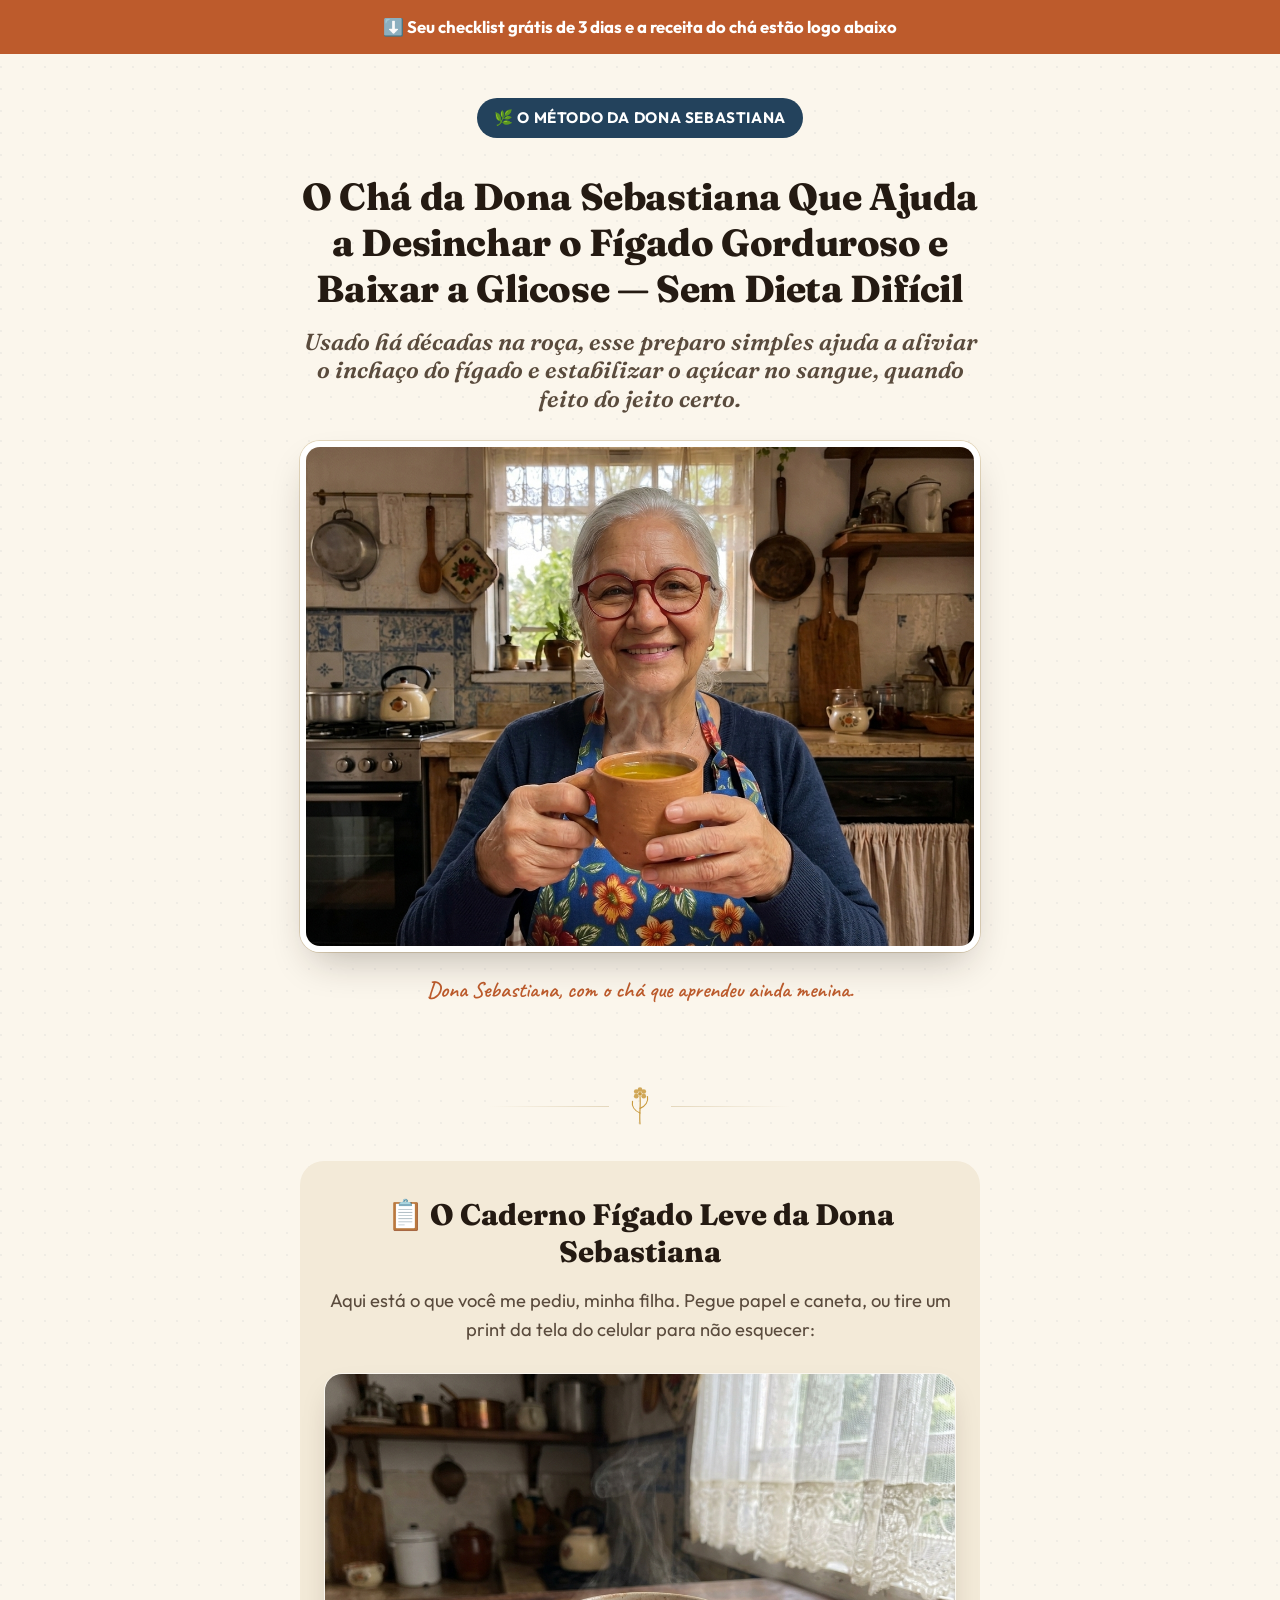
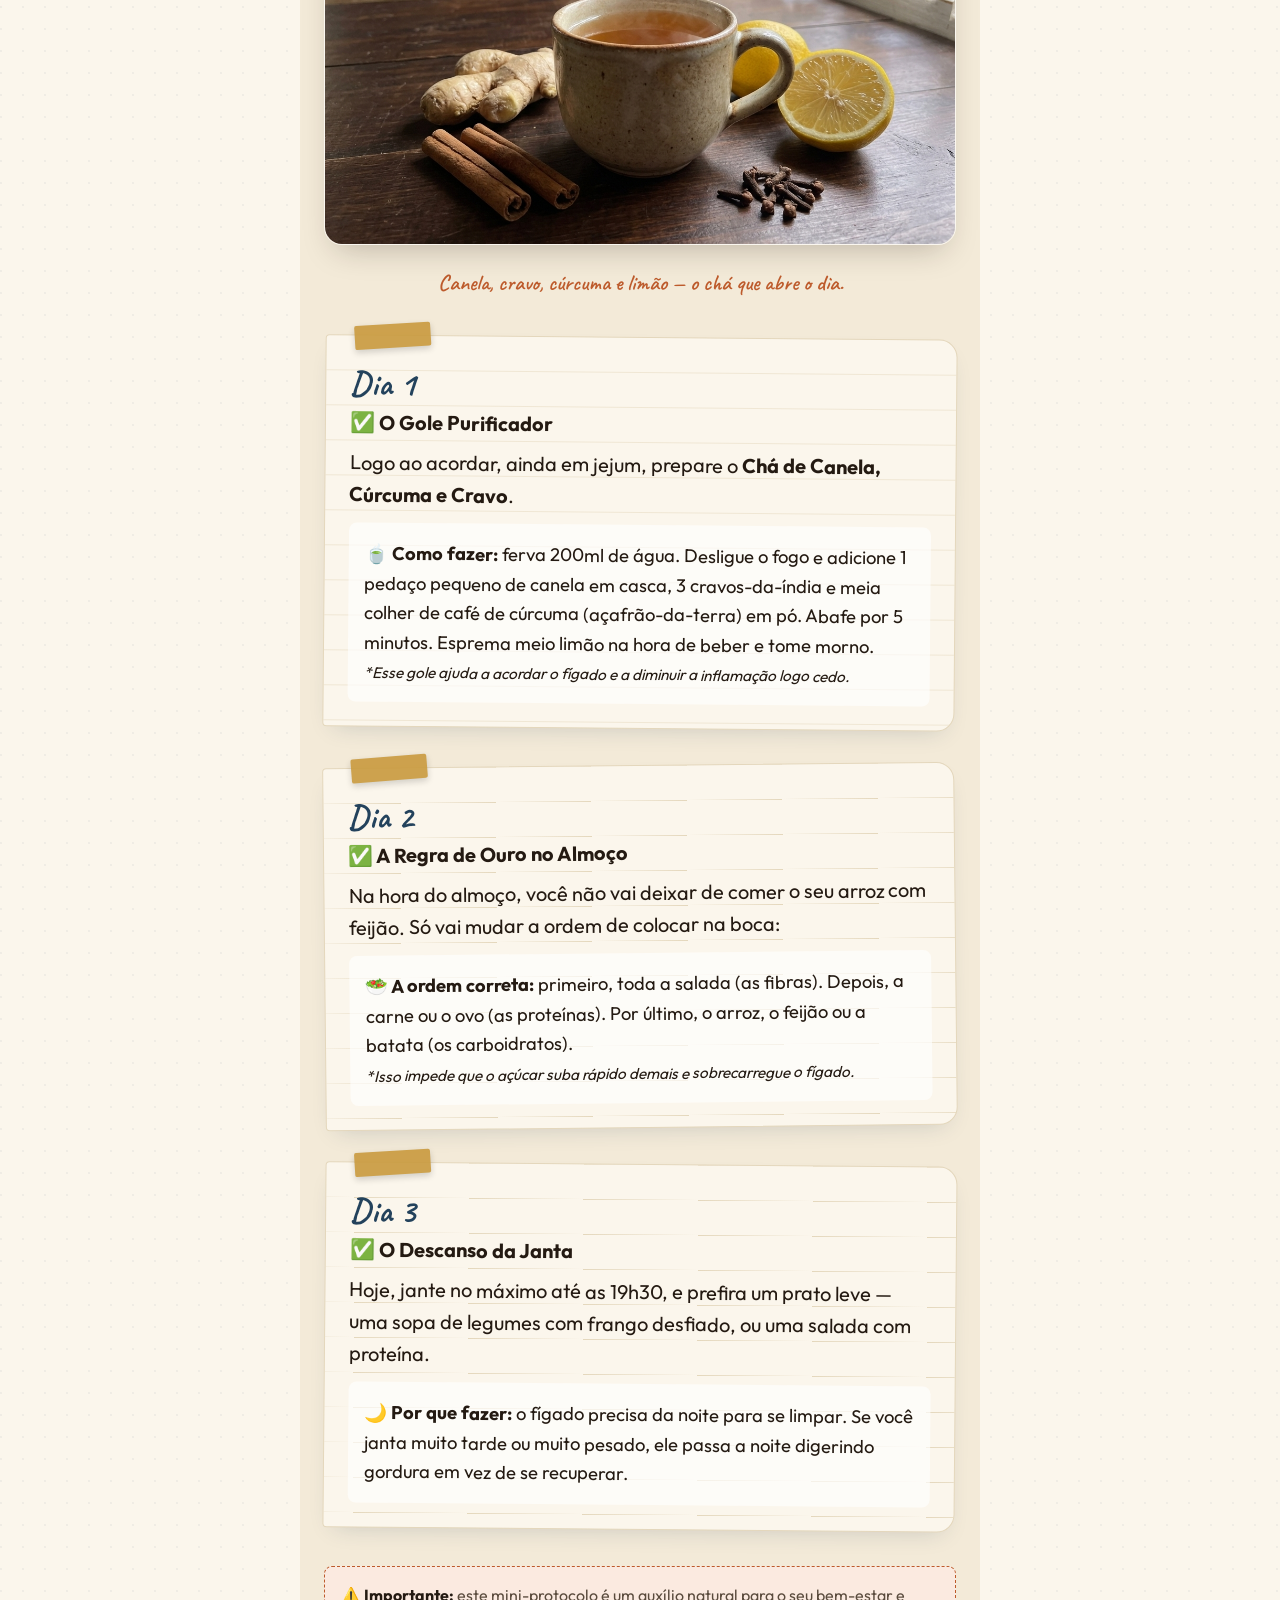
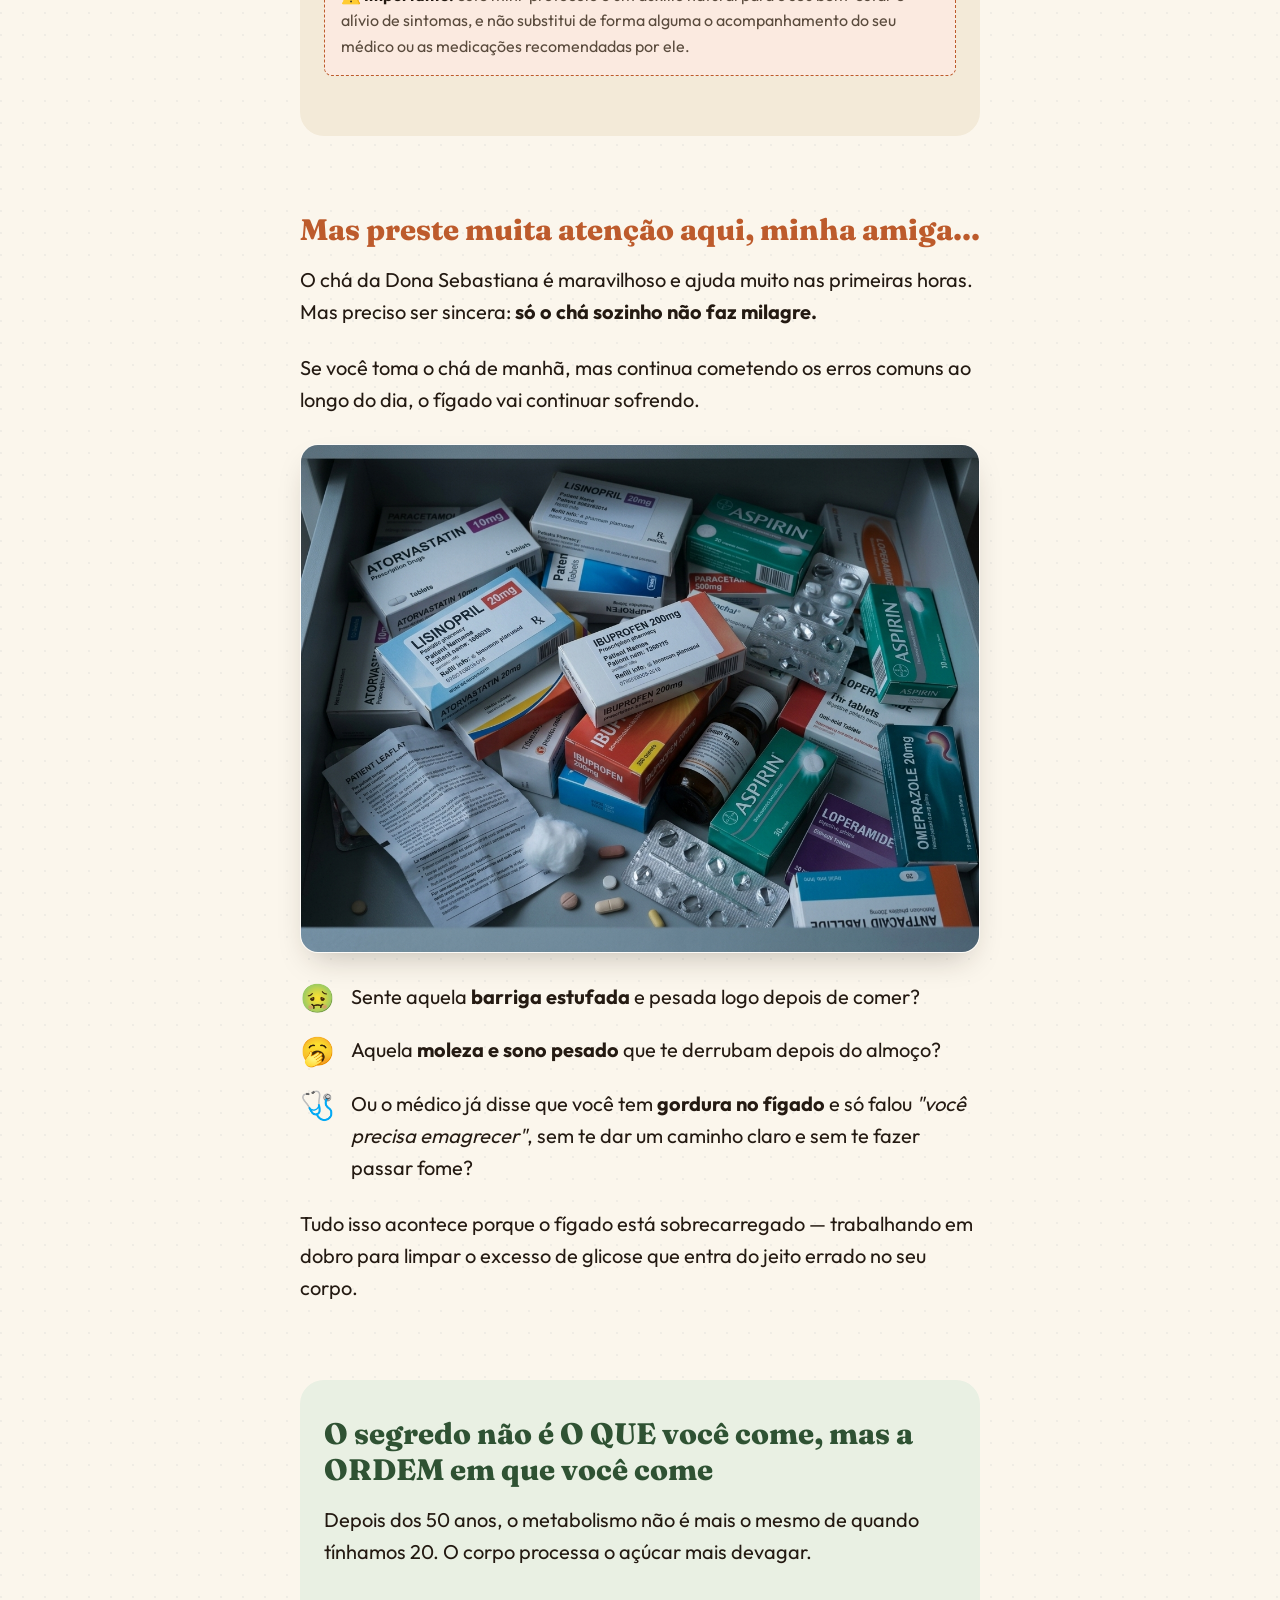
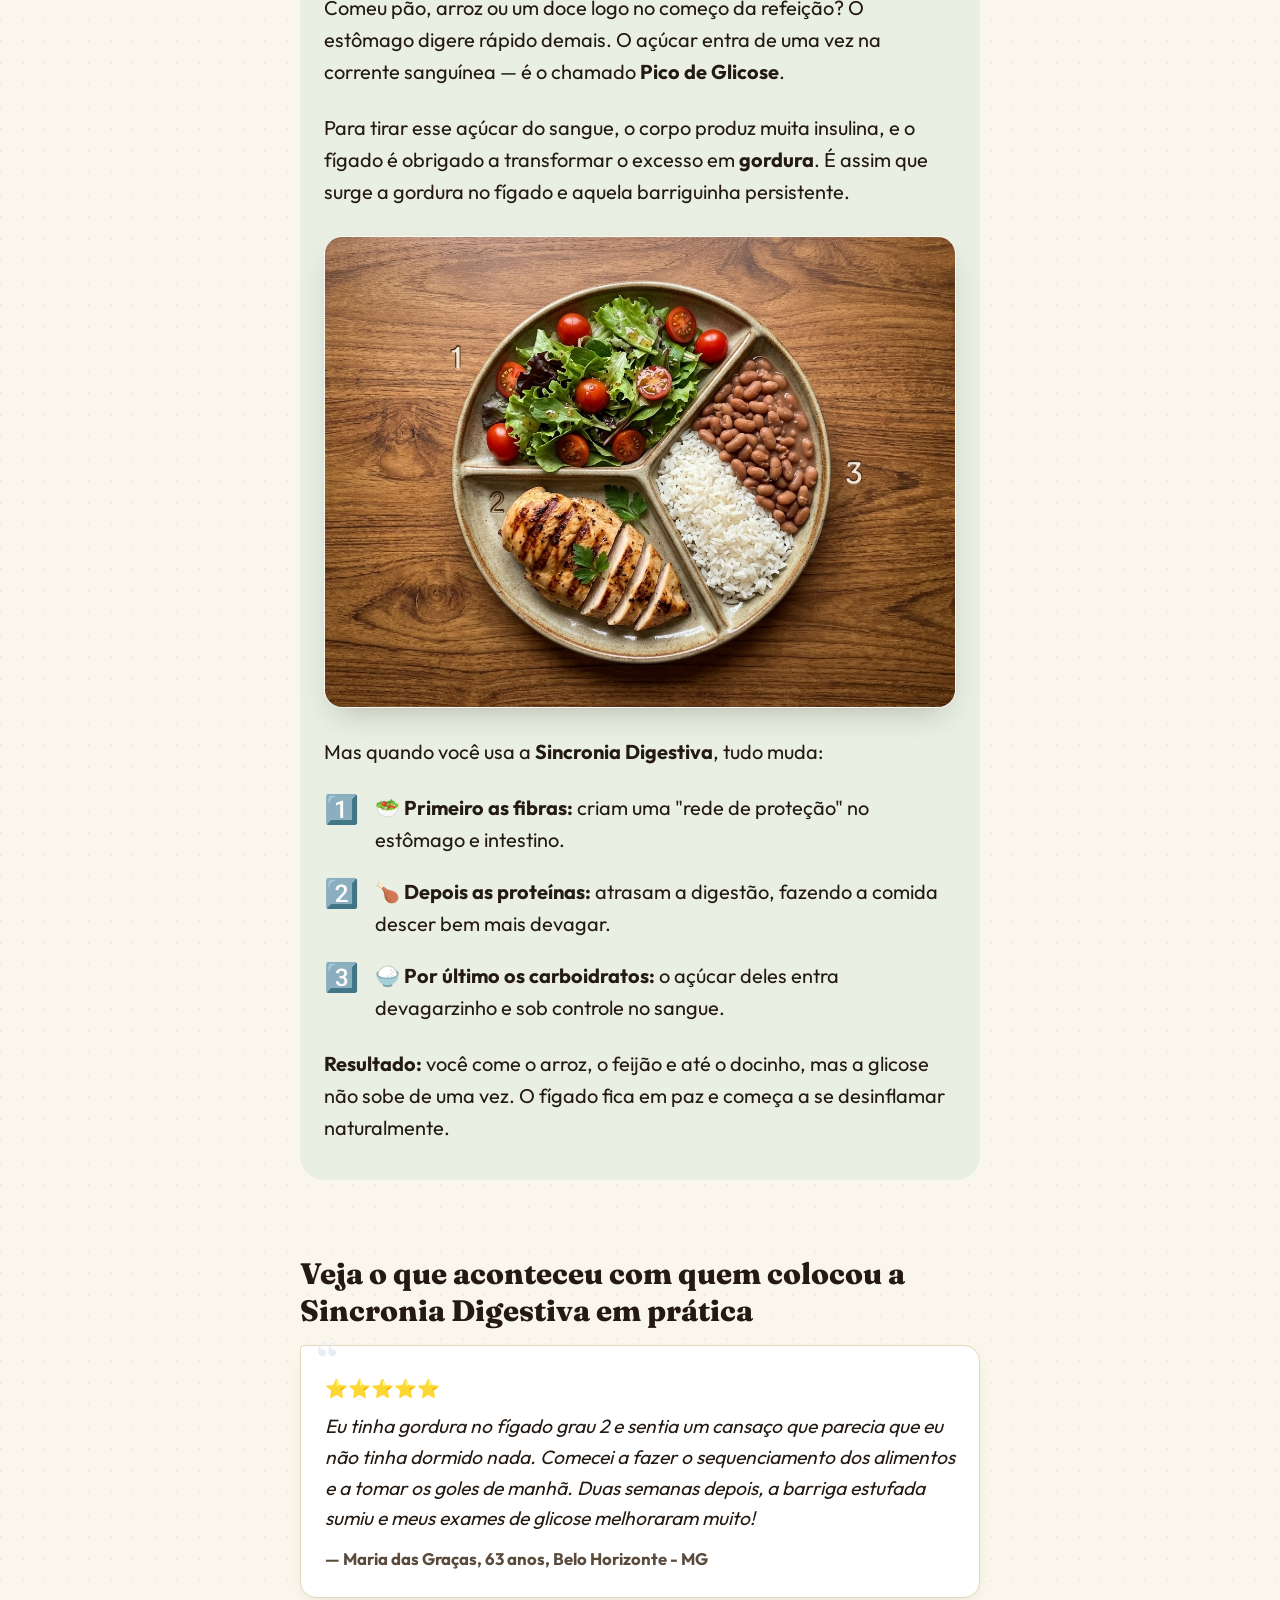
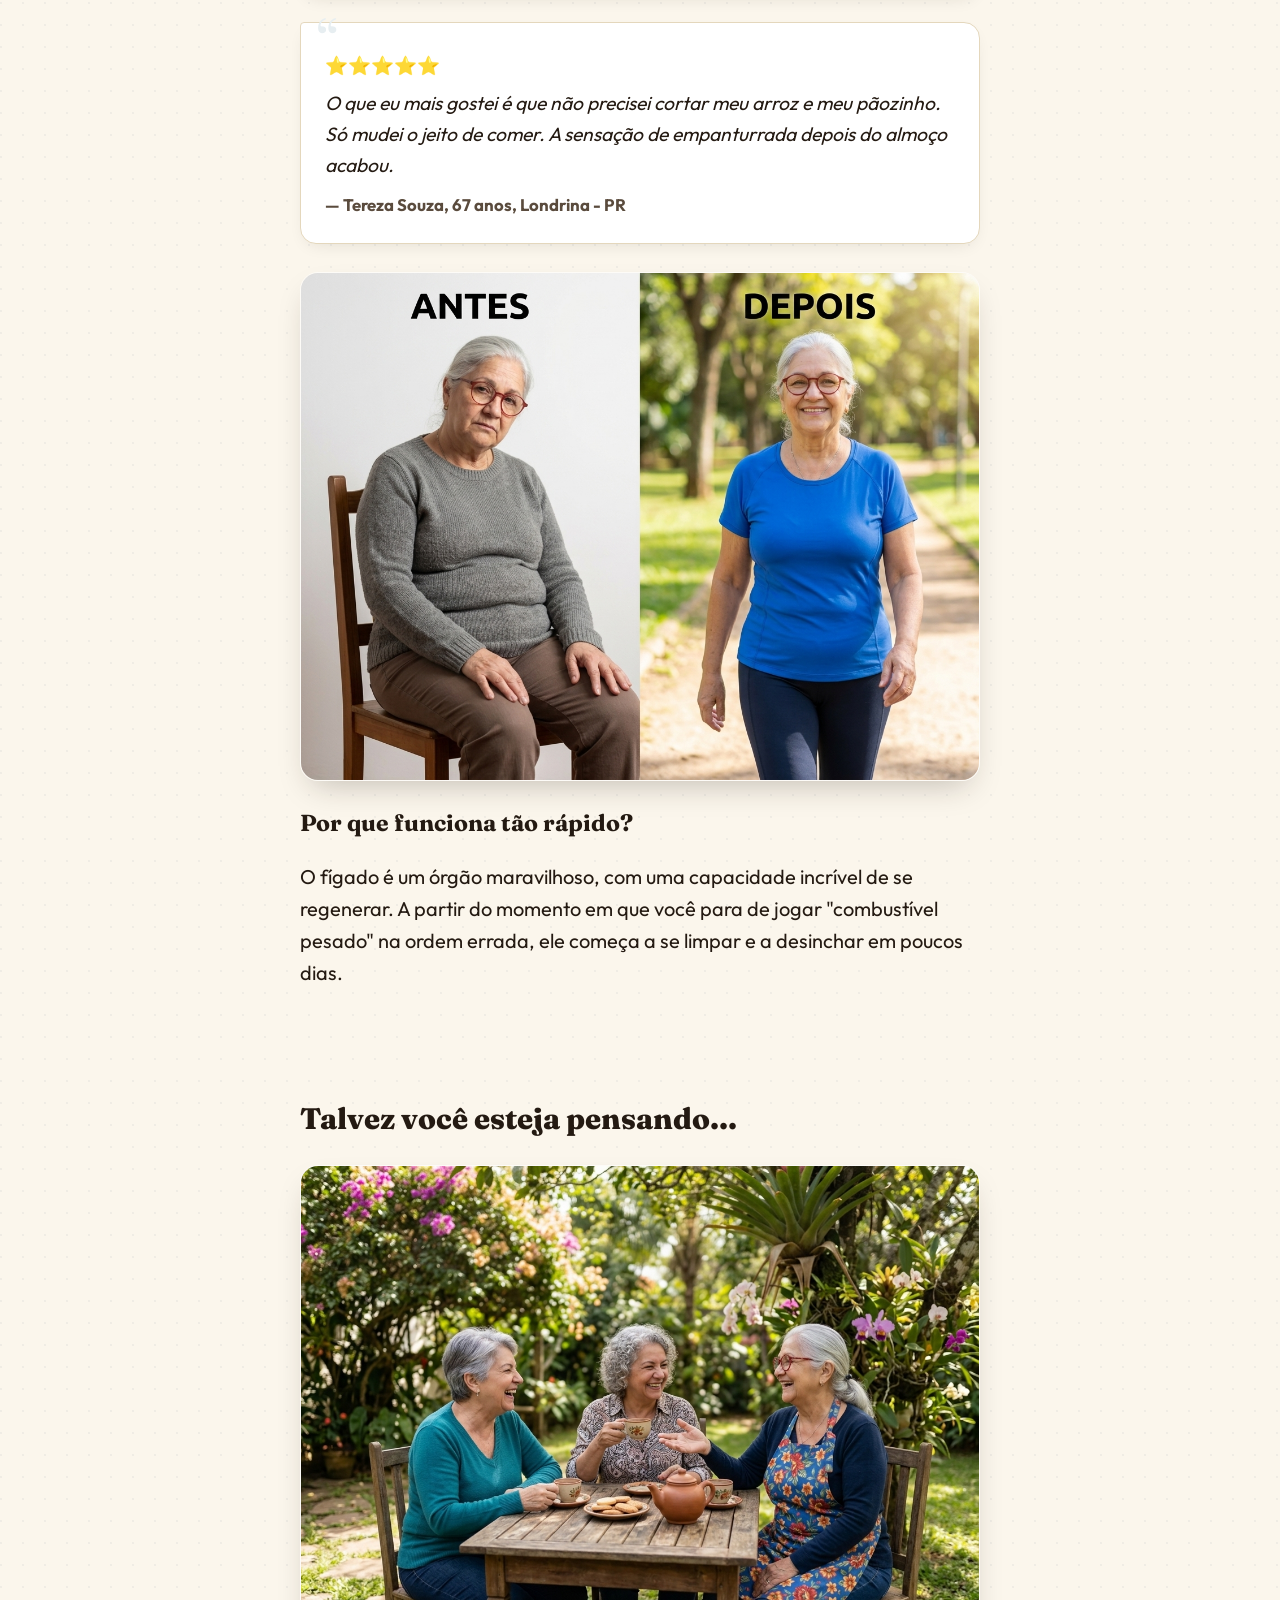
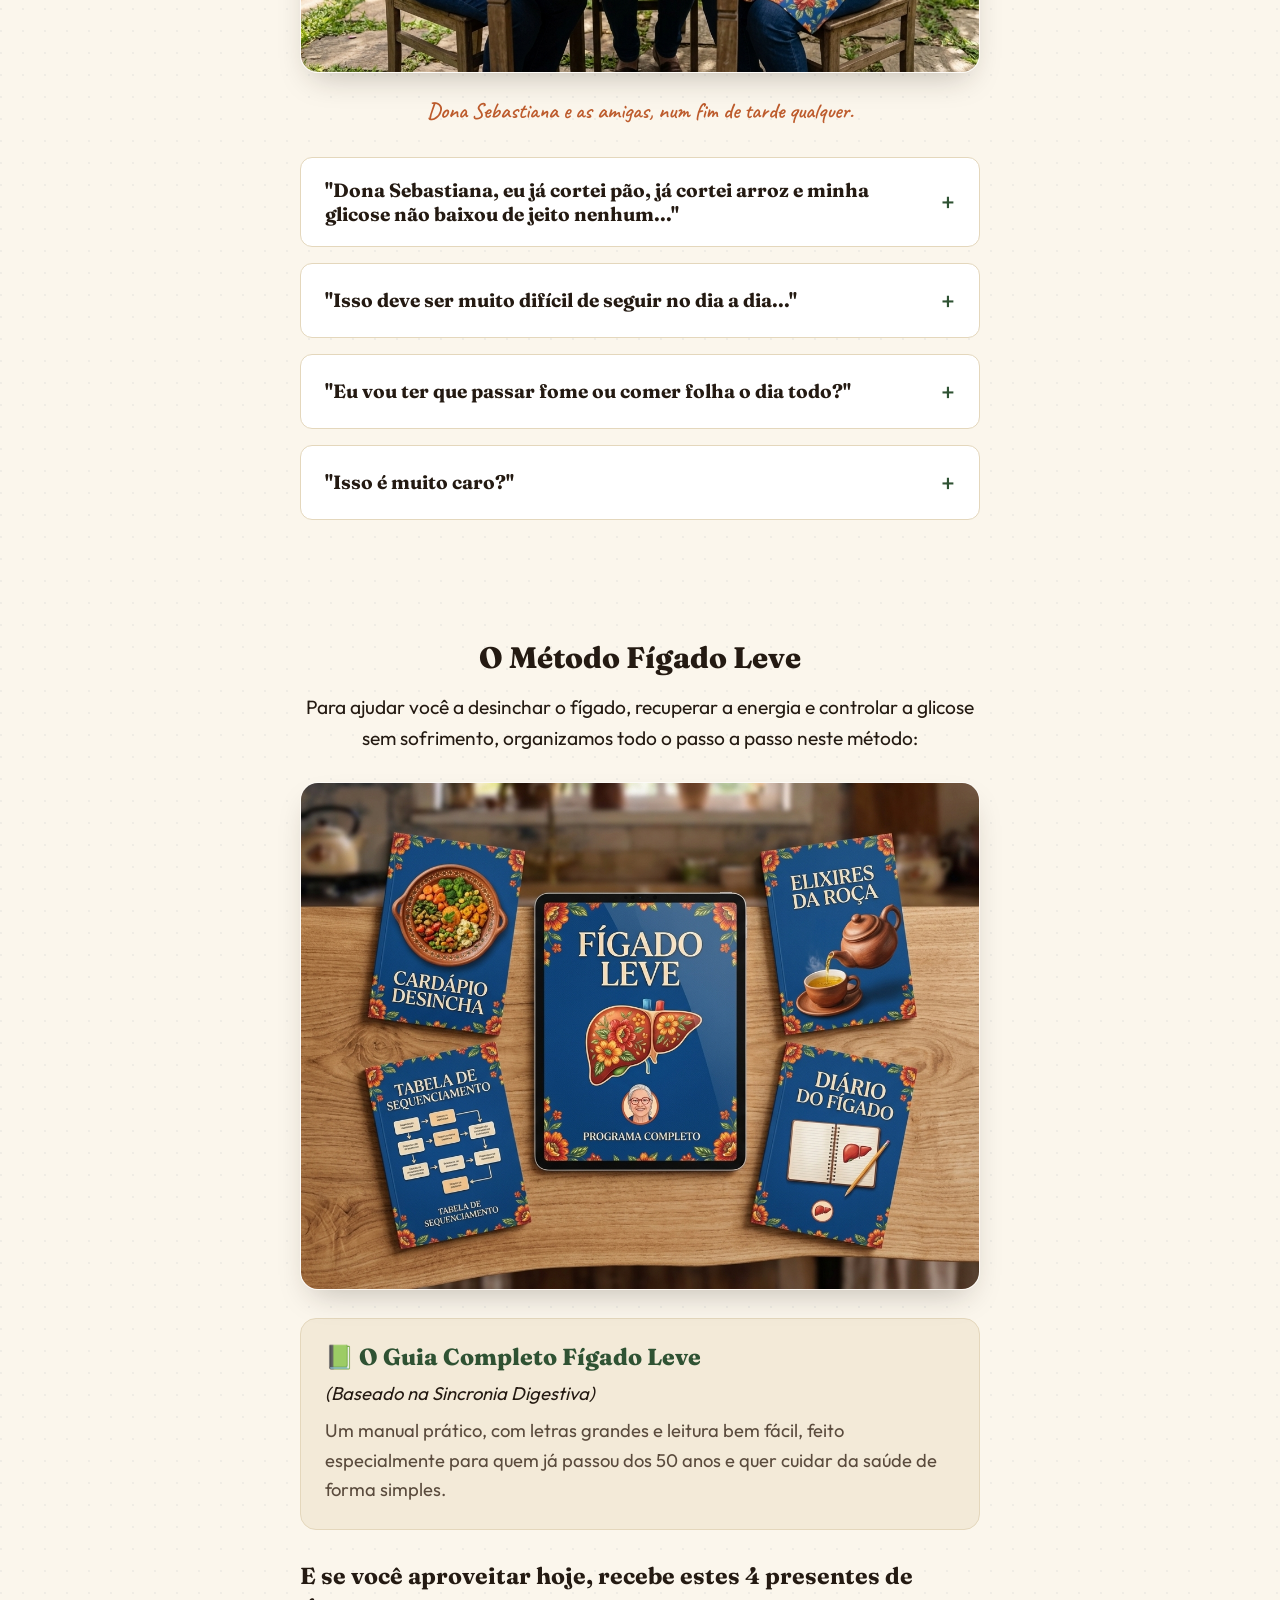
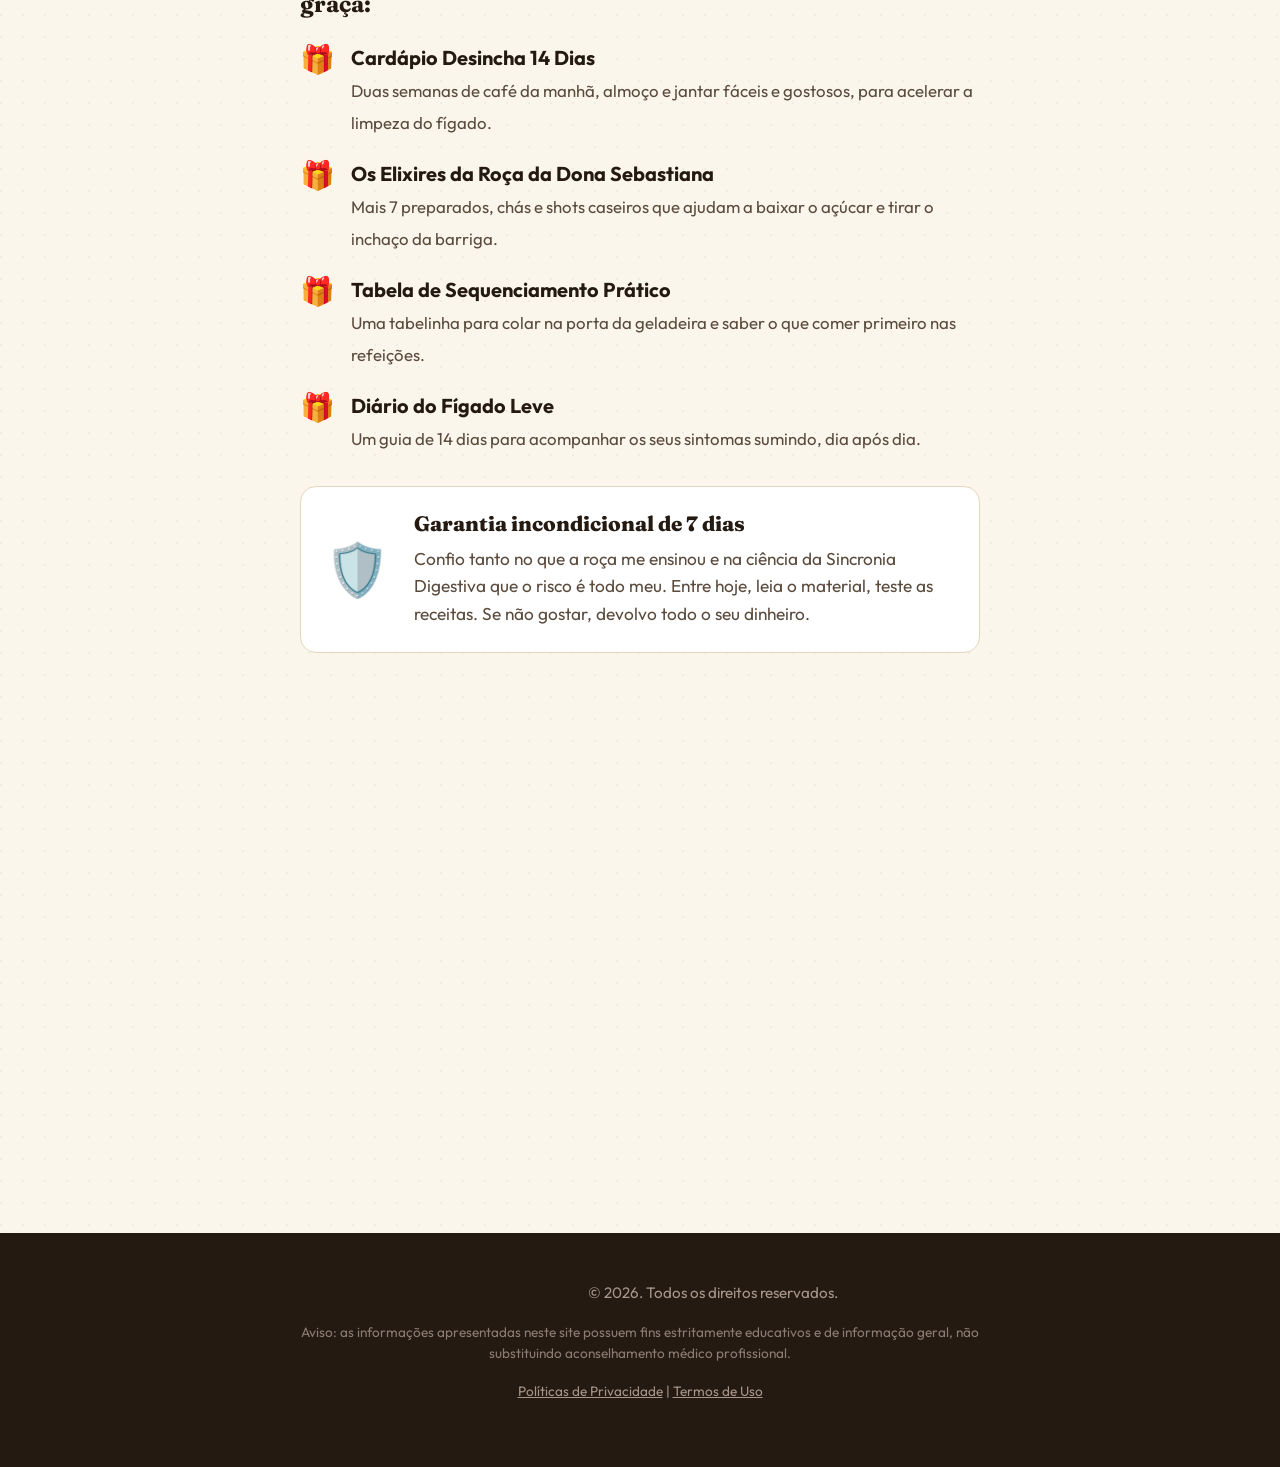
==== commit acdc0299: "removendo order bump da pagina de vendas" ====
--- a/figado.html
+++ b/figado.html
@@ -278,24 +278,7 @@
     <!-- BLOCO 8: CHECKOUT + CTA -->
     <section id="bloco-checkout" class="reveal">
 
-      <div class="order-bump-box">
-        <div class="order-bump-badge">Oportunidade única</div>
-        <div class="order-bump-header">
-          <div class="order-bump-checkbox-container">
-            <input type="checkbox" id="order-bump-checkbox" class="order-bump-checkbox">
-          </div>
-          <div>
-            <span class="order-bump-title">Sim, eu quero o Guia de Sobremesas que Não Sobem a Glicose por apenas R$ 9,90 extras!</span>
-          </div>
-        </div>
-        <p class="order-bump-desc">
-          Quer comer um docinho sem peso na consciência e sem estragar o tratamento? Adicione este guia com 12 sobremesas deliciosas e seguras, feitas com ingredientes simples. (Preço normal: R$ 29,90. Apenas R$ 9,90 nesta página.)
-        </p>
-
-        <div class="photo-frame" style="margin-top: 1rem; margin-bottom: 0;">
-          <img src="images/_mockup_sobremesas_glicose_.jpg" alt="Mockup do ebook Sobremesas que Não Sobem a Glicose em um celular, ao lado de um mousse de chocolate com morango." loading="lazy">
-        </div>
-      </div>
+
 
       <div class="price-box">
         <div class="price-original">De R$ 197,00 por apenas:</div>
